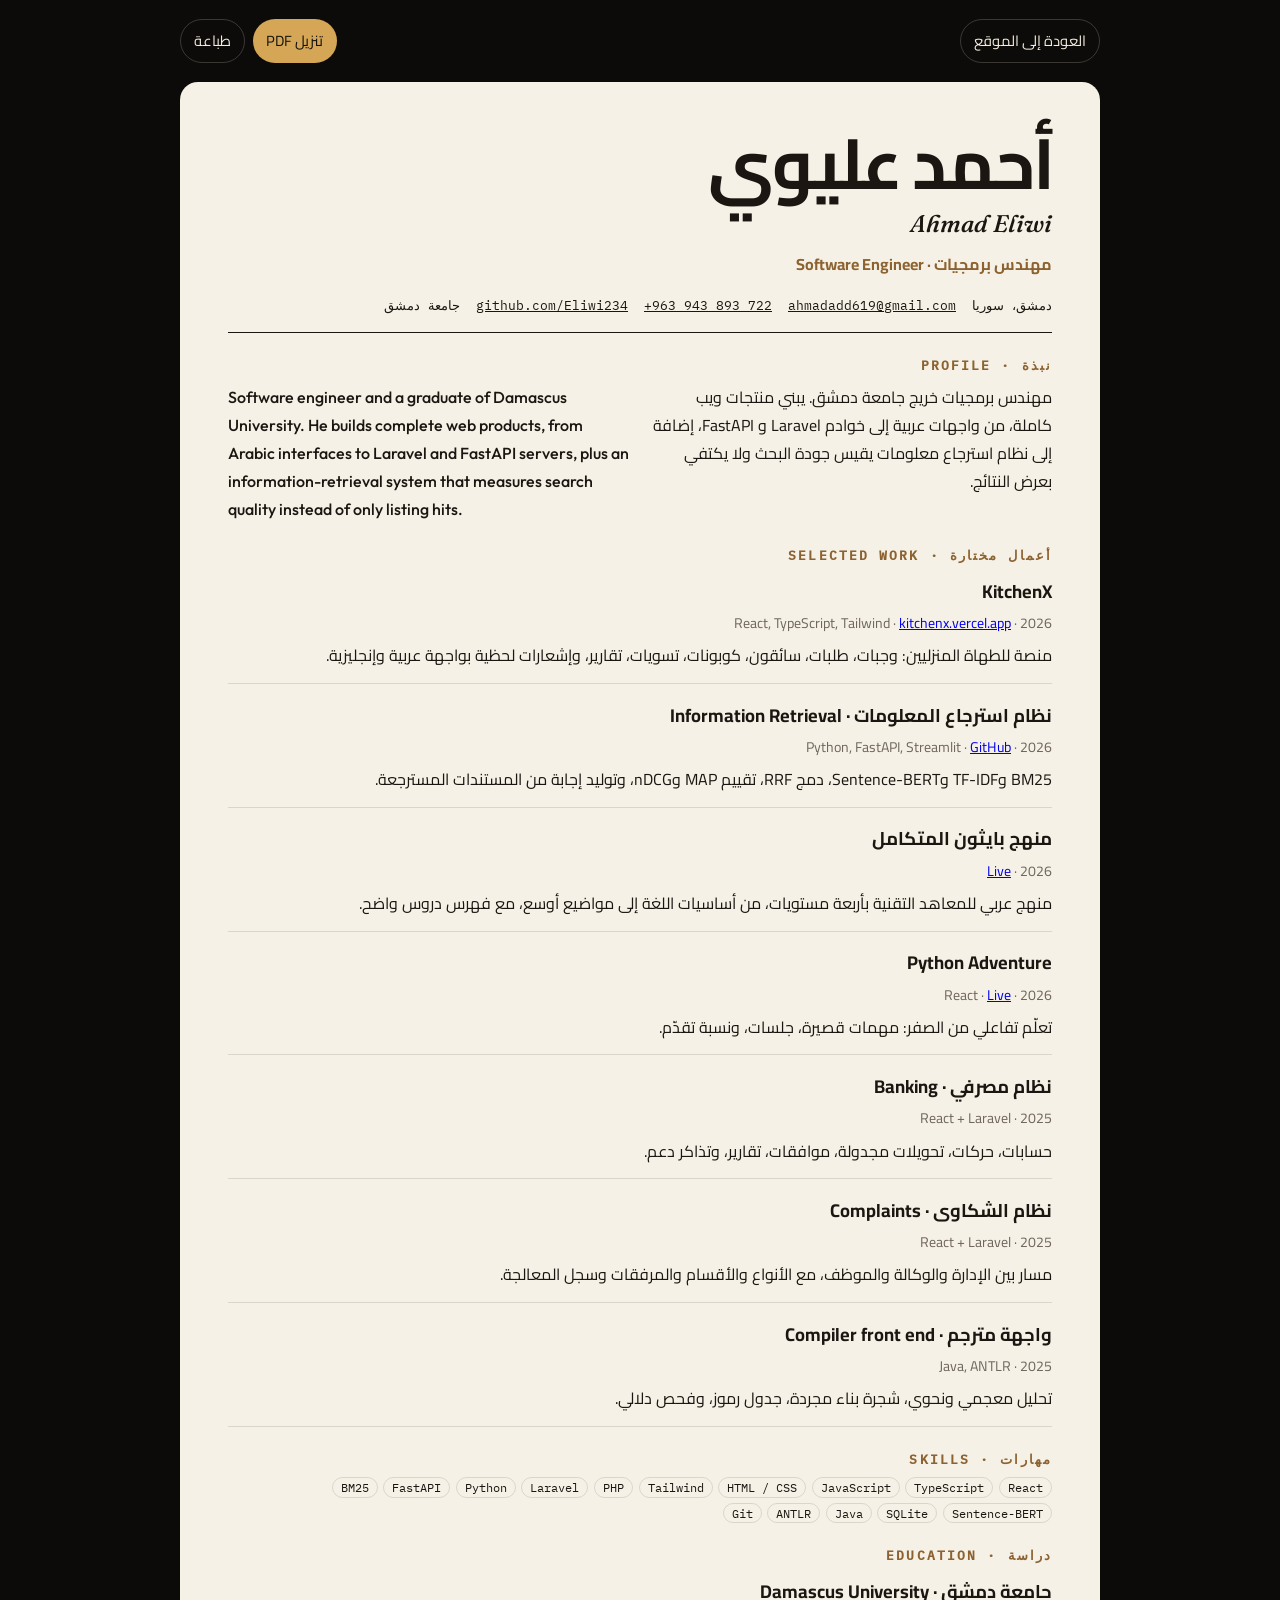
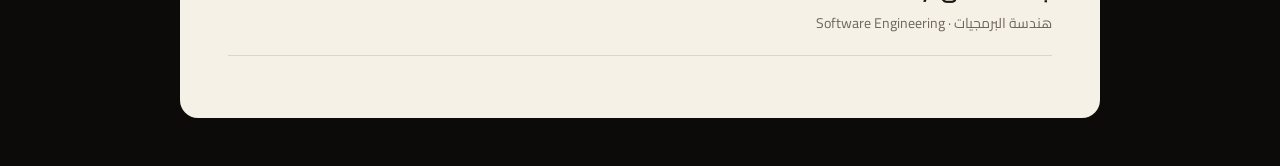
==== cv.html @ afd27d2e "Publish a bilingual portfolio with project writeups and a downloadable CV." ====
<!DOCTYPE html>
<html lang="ar" dir="rtl">
<head>
  <meta charset="UTF-8">
  <meta name="viewport" content="width=device-width, initial-scale=1">
  <title>السيرة الذاتية — أحمد عليوي</title>
  <link rel="icon" href="assets/favicon.svg" type="image/svg+xml">
  <link rel="stylesheet" href="css/fonts.css">
  <link rel="stylesheet" href="css/cv.css">
</head>
<body>
  <div class="top">
    <a href="index.html">العودة إلى الموقع</a>
    <div style="display:flex; gap:0.5rem; flex-wrap:wrap;">
      <a class="solid" href="assets/cv/Ahmad-Eliwi-CV.pdf" download>تنزيل PDF</a>
      <a href="#" onclick="window.print(); return false;">طباعة</a>
    </div>
  </div>

  <article class="sheet">
    <header class="who">
      <div>
        <h1>أحمد عليوي</h1>
        <p class="en-name">Ahmad Eliwi</p>
        <p class="role">مهندس برمجيات · Software Engineer</p>
      </div>
    </header>
    <ul class="contacts">
      <li>دمشق، سوريا</li>
      <li><a href="mailto:ahmadadd619@gmail.com">ahmadadd619@gmail.com</a></li>
      <li class="ltr"><a href="tel:+963943893722">+963 943 893 722</a></li>
      <li><a href="https://github.com/Eliwi234">github.com/Eliwi234</a></li>
      <li>جامعة دمشق</li>
    </ul>
    <div class="rule"></div>

    <h2>نبذة · Profile</h2>
    <div class="cols">
      <p>مهندس برمجيات خريج جامعة دمشق. يبني منتجات ويب كاملة، من واجهات عربية إلى خوادم Laravel و FastAPI، إضافة إلى نظام استرجاع معلومات يقيس جودة البحث ولا يكتفي بعرض النتائج.</p>
      <p class="en">Software engineer and a graduate of Damascus University. He builds complete web products, from Arabic interfaces to Laravel and FastAPI servers, plus an information-retrieval system that measures search quality instead of only listing hits.</p>
    </div>

    <h2>أعمال مختارة · Selected work</h2>

    <section class="item">
      <h3>KitchenX</h3>
      <p class="meta">2026 · React, TypeScript, Tailwind · <a href="https://kitchenx.vercel.app">kitchenx.vercel.app</a></p>
      <p>منصة للطهاة المنزليين: وجبات، طلبات، سائقون، كوبونات، تسويات، تقارير، وإشعارات لحظية بواجهة عربية وإنجليزية.</p>
    </section>

    <section class="item">
      <h3>نظام استرجاع المعلومات · Information Retrieval</h3>
      <p class="meta">2026 · Python, FastAPI, Streamlit · <a href="https://github.com/Eliwi234/IR_project">GitHub</a></p>
      <p>BM25 وTF-IDF وSentence-BERT، دمج RRF، تقييم MAP وnDCG، وتوليد إجابة من المستندات المسترجعة.</p>
    </section>

    <section class="item">
      <h3>منهج بايثون المتكامل</h3>
      <p class="meta">2026 · <a href="https://python-roadmap-zeta.vercel.app">Live</a></p>
      <p>منهج عربي للمعاهد التقنية بأربعة مستويات، من أساسيات اللغة إلى مواضيع أوسع، مع فهرس دروس واضح.</p>
    </section>

    <section class="item">
      <h3>Python Adventure</h3>
      <p class="meta">2026 · React · <a href="https://python1-course-mu.vercel.app">Live</a></p>
      <p>تعلّم تفاعلي من الصفر: مهمات قصيرة، جلسات، ونسبة تقدّم.</p>
    </section>

    <section class="item">
      <h3>نظام مصرفي · Banking</h3>
      <p class="meta">2025 · React + Laravel</p>
      <p>حسابات، حركات، تحويلات مجدولة، موافقات، تقارير، وتذاكر دعم.</p>
    </section>

    <section class="item">
      <h3>نظام الشكاوى · Complaints</h3>
      <p class="meta">2025 · React + Laravel</p>
      <p>مسار بين الإدارة والوكالة والموظف، مع الأنواع والأقسام والمرفقات وسجل المعالجة.</p>
    </section>

    <section class="item">
      <h3>واجهة مترجم · Compiler front end</h3>
      <p class="meta">2025 · Java, ANTLR</p>
      <p>تحليل معجمي ونحوي، شجرة بناء مجردة، جدول رموز، وفحص دلالي.</p>
    </section>

    <h2>مهارات · Skills</h2>
    <ul class="tags">
      <li>React</li><li>TypeScript</li><li>JavaScript</li><li>HTML / CSS</li>
      <li>Tailwind</li><li>PHP</li><li>Laravel</li><li>Python</li>
      <li>FastAPI</li><li>BM25</li><li>Sentence-BERT</li><li>SQLite</li>
      <li>Java</li><li>ANTLR</li><li>Git</li>
    </ul>

    <h2>دراسة · Education</h2>
    <section class="item">
      <h3>جامعة دمشق · Damascus University</h3>
      <p class="meta">هندسة البرمجيات · Software Engineering</p>
    </section>
  </article>
</body>
</html>
---- css/fonts.css ----
/* arabic */
@font-face {
  font-family: 'Cairo';
  font-style: normal;
  font-weight: 400;
  font-display: swap;
  src: url(../assets/fonts/SLXVc1nY6HkvangtZmpQdkhzfH5lkSscQyyS4J0.woff2) format('woff2');
  unicode-range: U+0600-06FF, U+0750-077F, U+0870-088E, U+0890-0891, U+0897-08E1, U+08E3-08FF, U+200C-200E, U+2010-2011, U+204F, U+2E41, U+FB50-FDFF, U+FE70-FE74, U+FE76-FEFC, U+102E0-102FB, U+10E60-10E7E, U+10EC2-10EC4, U+10EFC-10EFF, U+1EE00-1EE03, U+1EE05-1EE1F, U+1EE21-1EE22, U+1EE24, U+1EE27, U+1EE29-1EE32, U+1EE34-1EE37, U+1EE39, U+1EE3B, U+1EE42, U+1EE47, U+1EE49, U+1EE4B, U+1EE4D-1EE4F, U+1EE51-1EE52, U+1EE54, U+1EE57, U+1EE59, U+1EE5B, U+1EE5D, U+1EE5F, U+1EE61-1EE62, U+1EE64, U+1EE67-1EE6A, U+1EE6C-1EE72, U+1EE74-1EE77, U+1EE79-1EE7C, U+1EE7E, U+1EE80-1EE89, U+1EE8B-1EE9B, U+1EEA1-1EEA3, U+1EEA5-1EEA9, U+1EEAB-1EEBB, U+1EEF0-1EEF1;
}
/* latin-ext */
@font-face {
  font-family: 'Cairo';
  font-style: normal;
  font-weight: 400;
  font-display: swap;
  src: url(../assets/fonts/SLXVc1nY6HkvangtZmpQdkhzfH5lkSscSCyS4J0.woff2) format('woff2');
  unicode-range: U+0100-02BA, U+02BD-02C5, U+02C7-02CC, U+02CE-02D7, U+02DD-02FF, U+0304, U+0308, U+0329, U+1D00-1DBF, U+1E00-1E9F, U+1EF2-1EFF, U+2020, U+20A0-20AB, U+20AD-20C0, U+2113, U+2C60-2C7F, U+A720-A7FF;
}
/* latin */
@font-face {
  font-family: 'Cairo';
  font-style: normal;
  font-weight: 400;
  font-display: swap;
  src: url(../assets/fonts/SLXVc1nY6HkvangtZmpQdkhzfH5lkSscRiyS.woff2) format('woff2');
  unicode-range: U+0000-00FF, U+0131, U+0152-0153, U+02BB-02BC, U+02C6, U+02DA, U+02DC, U+0304, U+0308, U+0329, U+2000-206F, U+20AC, U+2122, U+2191, U+2193, U+2212, U+2215, U+FEFF, U+FFFD;
}
/* arabic */
@font-face {
  font-family: 'Cairo';
  font-style: normal;
  font-weight: 500;
  font-display: swap;
  src: url(../assets/fonts/SLXVc1nY6HkvangtZmpQdkhzfH5lkSscQyyS4J0.woff2) format('woff2');
  unicode-range: U+0600-06FF, U+0750-077F, U+0870-088E, U+0890-0891, U+0897-08E1, U+08E3-08FF, U+200C-200E, U+2010-2011, U+204F, U+2E41, U+FB50-FDFF, U+FE70-FE74, U+FE76-FEFC, U+102E0-102FB, U+10E60-10E7E, U+10EC2-10EC4, U+10EFC-10EFF, U+1EE00-1EE03, U+1EE05-1EE1F, U+1EE21-1EE22, U+1EE24, U+1EE27, U+1EE29-1EE32, U+1EE34-1EE37, U+1EE39, U+1EE3B, U+1EE42, U+1EE47, U+1EE49, U+1EE4B, U+1EE4D-1EE4F, U+1EE51-1EE52, U+1EE54, U+1EE57, U+1EE59, U+1EE5B, U+1EE5D, U+1EE5F, U+1EE61-1EE62, U+1EE64, U+1EE67-1EE6A, U+1EE6C-1EE72, U+1EE74-1EE77, U+1EE79-1EE7C, U+1EE7E, U+1EE80-1EE89, U+1EE8B-1EE9B, U+1EEA1-1EEA3, U+1EEA5-1EEA9, U+1EEAB-1EEBB, U+1EEF0-1EEF1;
}
/* latin-ext */
@font-face {
  font-family: 'Cairo';
  font-style: normal;
  font-weight: 500;
  font-display: swap;
  src: url(../assets/fonts/SLXVc1nY6HkvangtZmpQdkhzfH5lkSscSCyS4J0.woff2) format('woff2');
  unicode-range: U+0100-02BA, U+02BD-02C5, U+02C7-02CC, U+02CE-02D7, U+02DD-02FF, U+0304, U+0308, U+0329, U+1D00-1DBF, U+1E00-1E9F, U+1EF2-1EFF, U+2020, U+20A0-20AB, U+20AD-20C0, U+2113, U+2C60-2C7F, U+A720-A7FF;
}
/* latin */
@font-face {
  font-family: 'Cairo';
  font-style: normal;
  font-weight: 500;
  font-display: swap;
  src: url(../assets/fonts/SLXVc1nY6HkvangtZmpQdkhzfH5lkSscRiyS.woff2) format('woff2');
  unicode-range: U+0000-00FF, U+0131, U+0152-0153, U+02BB-02BC, U+02C6, U+02DA, U+02DC, U+0304, U+0308, U+0329, U+2000-206F, U+20AC, U+2122, U+2191, U+2193, U+2212, U+2215, U+FEFF, U+FFFD;
}
/* arabic */
@font-face {
  font-family: 'Cairo';
  font-style: normal;
  font-weight: 600;
  font-display: swap;
  src: url(../assets/fonts/SLXVc1nY6HkvangtZmpQdkhzfH5lkSscQyyS4J0.woff2) format('woff2');
  unicode-range: U+0600-06FF, U+0750-077F, U+0870-088E, U+0890-0891, U+0897-08E1, U+08E3-08FF, U+200C-200E, U+2010-2011, U+204F, U+2E41, U+FB50-FDFF, U+FE70-FE74, U+FE76-FEFC, U+102E0-102FB, U+10E60-10E7E, U+10EC2-10EC4, U+10EFC-10EFF, U+1EE00-1EE03, U+1EE05-1EE1F, U+1EE21-1EE22, U+1EE24, U+1EE27, U+1EE29-1EE32, U+1EE34-1EE37, U+1EE39, U+1EE3B, U+1EE42, U+1EE47, U+1EE49, U+1EE4B, U+1EE4D-1EE4F, U+1EE51-1EE52, U+1EE54, U+1EE57, U+1EE59, U+1EE5B, U+1EE5D, U+1EE5F, U+1EE61-1EE62, U+1EE64, U+1EE67-1EE6A, U+1EE6C-1EE72, U+1EE74-1EE77, U+1EE79-1EE7C, U+1EE7E, U+1EE80-1EE89, U+1EE8B-1EE9B, U+1EEA1-1EEA3, U+1EEA5-1EEA9, U+1EEAB-1EEBB, U+1EEF0-1EEF1;
}
/* latin-ext */
@font-face {
  font-family: 'Cairo';
  font-style: normal;
  font-weight: 600;
  font-display: swap;
  src: url(../assets/fonts/SLXVc1nY6HkvangtZmpQdkhzfH5lkSscSCyS4J0.woff2) format('woff2');
  unicode-range: U+0100-02BA, U+02BD-02C5, U+02C7-02CC, U+02CE-02D7, U+02DD-02FF, U+0304, U+0308, U+0329, U+1D00-1DBF, U+1E00-1E9F, U+1EF2-1EFF, U+2020, U+20A0-20AB, U+20AD-20C0, U+2113, U+2C60-2C7F, U+A720-A7FF;
}
/* latin */
@font-face {
  font-family: 'Cairo';
  font-style: normal;
  font-weight: 600;
  font-display: swap;
  src: url(../assets/fonts/SLXVc1nY6HkvangtZmpQdkhzfH5lkSscRiyS.woff2) format('woff2');
  unicode-range: U+0000-00FF, U+0131, U+0152-0153, U+02BB-02BC, U+02C6, U+02DA, U+02DC, U+0304, U+0308, U+0329, U+2000-206F, U+20AC, U+2122, U+2191, U+2193, U+2212, U+2215, U+FEFF, U+FFFD;
}
/* arabic */
@font-face {
  font-family: 'Cairo';
  font-style: normal;
  font-weight: 700;
  font-display: swap;
  src: url(../assets/fonts/SLXVc1nY6HkvangtZmpQdkhzfH5lkSscQyyS4J0.woff2) format('woff2');
  unicode-range: U+0600-06FF, U+0750-077F, U+0870-088E, U+0890-0891, U+0897-08E1, U+08E3-08FF, U+200C-200E, U+2010-2011, U+204F, U+2E41, U+FB50-FDFF, U+FE70-FE74, U+FE76-FEFC, U+102E0-102FB, U+10E60-10E7E, U+10EC2-10EC4, U+10EFC-10EFF, U+1EE00-1EE03, U+1EE05-1EE1F, U+1EE21-1EE22, U+1EE24, U+1EE27, U+1EE29-1EE32, U+1EE34-1EE37, U+1EE39, U+1EE3B, U+1EE42, U+1EE47, U+1EE49, U+1EE4B, U+1EE4D-1EE4F, U+1EE51-1EE52, U+1EE54, U+1EE57, U+1EE59, U+1EE5B, U+1EE5D, U+1EE5F, U+1EE61-1EE62, U+1EE64, U+1EE67-1EE6A, U+1EE6C-1EE72, U+1EE74-1EE77, U+1EE79-1EE7C, U+1EE7E, U+1EE80-1EE89, U+1EE8B-1EE9B, U+1EEA1-1EEA3, U+1EEA5-1EEA9, U+1EEAB-1EEBB, U+1EEF0-1EEF1;
}
/* latin-ext */
@font-face {
  font-family: 'Cairo';
  font-style: normal;
  font-weight: 700;
  font-display: swap;
  src: url(../assets/fonts/SLXVc1nY6HkvangtZmpQdkhzfH5lkSscSCyS4J0.woff2) format('woff2');
  unicode-range: U+0100-02BA, U+02BD-02C5, U+02C7-02CC, U+02CE-02D7, U+02DD-02FF, U+0304, U+0308, U+0329, U+1D00-1DBF, U+1E00-1E9F, U+1EF2-1EFF, U+2020, U+20A0-20AB, U+20AD-20C0, U+2113, U+2C60-2C7F, U+A720-A7FF;
}
/* latin */
@font-face {
  font-family: 'Cairo';
  font-style: normal;
  font-weight: 700;
  font-display: swap;
  src: url(../assets/fonts/SLXVc1nY6HkvangtZmpQdkhzfH5lkSscRiyS.woff2) format('woff2');
  unicode-range: U+0000-00FF, U+0131, U+0152-0153, U+02BB-02BC, U+02C6, U+02DA, U+02DC, U+0304, U+0308, U+0329, U+2000-206F, U+20AC, U+2122, U+2191, U+2193, U+2212, U+2215, U+FEFF, U+FFFD;
}
/* vietnamese */
@font-face {
  font-family: 'Fraunces';
  font-style: italic;
  font-weight: 520;
  font-display: swap;
  src: url(../assets/fonts/6NU58FyLNQOQZAnv9ZwNjucMHVn85Ni7emAe9lKqZTnbB-gzTK0K1ChjdfeQ_5Y.woff2) format('woff2');
  unicode-range: U+0102-0103, U+0110-0111, U+0128-0129, U+0168-0169, U+01A0-01A1, U+01AF-01B0, U+0300-0301, U+0303-0304, U+0308-0309, U+0323, U+0329, U+1EA0-1EF9, U+20AB;
}
/* latin-ext */
@font-face {
  font-family: 'Fraunces';
  font-style: italic;
  font-weight: 520;
  font-display: swap;
  src: url(../assets/fonts/6NU58FyLNQOQZAnv9ZwNjucMHVn85Ni7emAe9lKqZTnbB-gzTK0K1ChjdPeQ_5Y.woff2) format('woff2');
  unicode-range: U+0100-02BA, U+02BD-02C5, U+02C7-02CC, U+02CE-02D7, U+02DD-02FF, U+0304, U+0308, U+0329, U+1D00-1DBF, U+1E00-1E9F, U+1EF2-1EFF, U+2020, U+20A0-20AB, U+20AD-20C0, U+2113, U+2C60-2C7F, U+A720-A7FF;
}
/* latin */
@font-face {
  font-family: 'Fraunces';
  font-style: italic;
  font-weight: 520;
  font-display: swap;
  src: url(../assets/fonts/6NU58FyLNQOQZAnv9ZwNjucMHVn85Ni7emAe9lKqZTnbB-gzTK0K1ChjeveQ.woff2) format('woff2');
  unicode-range: U+0000-00FF, U+0131, U+0152-0153, U+02BB-02BC, U+02C6, U+02DA, U+02DC, U+0304, U+0308, U+0329, U+2000-206F, U+20AC, U+2122, U+2191, U+2193, U+2212, U+2215, U+FEFF, U+FFFD;
}
/* vietnamese */
@font-face {
  font-family: 'Fraunces';
  font-style: normal;
  font-weight: 560;
  font-display: swap;
  src: url(../assets/fonts/6NU78FyLNQOQZAnv9bYEvDiIdE9Ea92uemAk_WBq8U_9v0c2Wa0KxCBTeO-U.woff2) format('woff2');
  unicode-range: U+0102-0103, U+0110-0111, U+0128-0129, U+0168-0169, U+01A0-01A1, U+01AF-01B0, U+0300-0301, U+0303-0304, U+0308-0309, U+0323, U+0329, U+1EA0-1EF9, U+20AB;
}
/* latin-ext */
@font-face {
  font-family: 'Fraunces';
  font-style: normal;
  font-weight: 560;
  font-display: swap;
  src: url(../assets/fonts/6NU78FyLNQOQZAnv9bYEvDiIdE9Ea92uemAk_WBq8U_9v0c2Wa0KxCFTeO-U.woff2) format('woff2');
  unicode-range: U+0100-02BA, U+02BD-02C5, U+02C7-02CC, U+02CE-02D7, U+02DD-02FF, U+0304, U+0308, U+0329, U+1D00-1DBF, U+1E00-1E9F, U+1EF2-1EFF, U+2020, U+20A0-20AB, U+20AD-20C0, U+2113, U+2C60-2C7F, U+A720-A7FF;
}
/* latin */
@font-face {
  font-family: 'Fraunces';
  font-style: normal;
  font-weight: 560;
  font-display: swap;
  src: url(../assets/fonts/6NU78FyLNQOQZAnv9bYEvDiIdE9Ea92uemAk_WBq8U_9v0c2Wa0KxC9TeA.woff2) format('woff2');
  unicode-range: U+0000-00FF, U+0131, U+0152-0153, U+02BB-02BC, U+02C6, U+02DA, U+02DC, U+0304, U+0308, U+0329, U+2000-206F, U+20AC, U+2122, U+2191, U+2193, U+2212, U+2215, U+FEFF, U+FFFD;
}
/* vietnamese */
@font-face {
  font-family: 'Fraunces';
  font-style: normal;
  font-weight: 640;
  font-display: swap;
  src: url(../assets/fonts/6NU78FyLNQOQZAnv9bYEvDiIdE9Ea92uemAk_WBq8U_9v0c2Wa0KxCBTeO-U.woff2) format('woff2');
  unicode-range: U+0102-0103, U+0110-0111, U+0128-0129, U+0168-0169, U+01A0-01A1, U+01AF-01B0, U+0300-0301, U+0303-0304, U+0308-0309, U+0323, U+0329, U+1EA0-1EF9, U+20AB;
}
/* latin-ext */
@font-face {
  font-family: 'Fraunces';
  font-style: normal;
  font-weight: 640;
  font-display: swap;
  src: url(../assets/fonts/6NU78FyLNQOQZAnv9bYEvDiIdE9Ea92uemAk_WBq8U_9v0c2Wa0KxCFTeO-U.woff2) format('woff2');
  unicode-range: U+0100-02BA, U+02BD-02C5, U+02C7-02CC, U+02CE-02D7, U+02DD-02FF, U+0304, U+0308, U+0329, U+1D00-1DBF, U+1E00-1E9F, U+1EF2-1EFF, U+2020, U+20A0-20AB, U+20AD-20C0, U+2113, U+2C60-2C7F, U+A720-A7FF;
}
/* latin */
@font-face {
  font-family: 'Fraunces';
  font-style: normal;
  font-weight: 640;
  font-display: swap;
  src: url(../assets/fonts/6NU78FyLNQOQZAnv9bYEvDiIdE9Ea92uemAk_WBq8U_9v0c2Wa0KxC9TeA.woff2) format('woff2');
  unicode-range: U+0000-00FF, U+0131, U+0152-0153, U+02BB-02BC, U+02C6, U+02DA, U+02DC, U+0304, U+0308, U+0329, U+2000-206F, U+20AC, U+2122, U+2191, U+2193, U+2212, U+2215, U+FEFF, U+FFFD;
}
/* cyrillic-ext */
@font-face {
  font-family: 'IBM Plex Mono';
  font-style: normal;
  font-weight: 400;
  font-display: swap;
  src: url(../assets/fonts/-F63fjptAgt5VM-kVkqdyU8n1iIq129k.woff2) format('woff2');
  unicode-range: U+0460-052F, U+1C80-1C8A, U+20B4, U+2DE0-2DFF, U+A640-A69F, U+FE2E-FE2F;
}
/* cyrillic */
@font-face {
  font-family: 'IBM Plex Mono';
  font-style: normal;
  font-weight: 400;
  font-display: swap;
  src: url(../assets/fonts/-F63fjptAgt5VM-kVkqdyU8n1isq129k.woff2) format('woff2');
  unicode-range: U+0301, U+0400-045F, U+0490-0491, U+04B0-04B1, U+2116;
}
/* vietnamese */
@font-face {
  font-family: 'IBM Plex Mono';
  font-style: normal;
  font-weight: 400;
  font-display: swap;
  src: url(../assets/fonts/-F63fjptAgt5VM-kVkqdyU8n1iAq129k.woff2) format('woff2');
  unicode-range: U+0102-0103, U+0110-0111, U+0128-0129, U+0168-0169, U+01A0-01A1, U+01AF-01B0, U+0300-0301, U+0303-0304, U+0308-0309, U+0323, U+0329, U+1EA0-1EF9, U+20AB;
}
/* latin-ext */
@font-face {
  font-family: 'IBM Plex Mono';
  font-style: normal;
  font-weight: 400;
  font-display: swap;
  src: url(../assets/fonts/-F63fjptAgt5VM-kVkqdyU8n1iEq129k.woff2) format('woff2');
  unicode-range: U+0100-02BA, U+02BD-02C5, U+02C7-02CC, U+02CE-02D7, U+02DD-02FF, U+0304, U+0308, U+0329, U+1D00-1DBF, U+1E00-1E9F, U+1EF2-1EFF, U+2020, U+20A0-20AB, U+20AD-20C0, U+2113, U+2C60-2C7F, U+A720-A7FF;
}
/* latin */
@font-face {
  font-family: 'IBM Plex Mono';
  font-style: normal;
  font-weight: 400;
  font-display: swap;
  src: url(../assets/fonts/-F63fjptAgt5VM-kVkqdyU8n1i8q1w.woff2) format('woff2');
  unicode-range: U+0000-00FF, U+0131, U+0152-0153, U+02BB-02BC, U+02C6, U+02DA, U+02DC, U+0304, U+0308, U+0329, U+2000-206F, U+20AC, U+2122, U+2191, U+2193, U+2212, U+2215, U+FEFF, U+FFFD;
}
/* cyrillic-ext */
@font-face {
  font-family: 'IBM Plex Mono';
  font-style: normal;
  font-weight: 500;
  font-display: swap;
  src: url(../assets/fonts/-F6qfjptAgt5VM-kVkqdyU8n3twJwl1FgtIU.woff2) format('woff2');
  unicode-range: U+0460-052F, U+1C80-1C8A, U+20B4, U+2DE0-2DFF, U+A640-A69F, U+FE2E-FE2F;
}
/* cyrillic */
@font-face {
  font-family: 'IBM Plex Mono';
  font-style: normal;
  font-weight: 500;
  font-display: swap;
  src: url(../assets/fonts/-F6qfjptAgt5VM-kVkqdyU8n3twJwlRFgtIU.woff2) format('woff2');
  unicode-range: U+0301, U+0400-045F, U+0490-0491, U+04B0-04B1, U+2116;
}
/* vietnamese */
@font-face {
  font-family: 'IBM Plex Mono';
  font-style: normal;
  font-weight: 500;
  font-display: swap;
  src: url(../assets/fonts/-F6qfjptAgt5VM-kVkqdyU8n3twJwl9FgtIU.woff2) format('woff2');
  unicode-range: U+0102-0103, U+0110-0111, U+0128-0129, U+0168-0169, U+01A0-01A1, U+01AF-01B0, U+0300-0301, U+0303-0304, U+0308-0309, U+0323, U+0329, U+1EA0-1EF9, U+20AB;
}
/* latin-ext */
@font-face {
  font-family: 'IBM Plex Mono';
  font-style: normal;
  font-weight: 500;
  font-display: swap;
  src: url(../assets/fonts/-F6qfjptAgt5VM-kVkqdyU8n3twJwl5FgtIU.woff2) format('woff2');
  unicode-range: U+0100-02BA, U+02BD-02C5, U+02C7-02CC, U+02CE-02D7, U+02DD-02FF, U+0304, U+0308, U+0329, U+1D00-1DBF, U+1E00-1E9F, U+1EF2-1EFF, U+2020, U+20A0-20AB, U+20AD-20C0, U+2113, U+2C60-2C7F, U+A720-A7FF;
}
/* latin */
@font-face {
  font-family: 'IBM Plex Mono';
  font-style: normal;
  font-weight: 500;
  font-display: swap;
  src: url(../assets/fonts/-F6qfjptAgt5VM-kVkqdyU8n3twJwlBFgg.woff2) format('woff2');
  unicode-range: U+0000-00FF, U+0131, U+0152-0153, U+02BB-02BC, U+02C6, U+02DA, U+02DC, U+0304, U+0308, U+0329, U+2000-206F, U+20AC, U+2122, U+2191, U+2193, U+2212, U+2215, U+FEFF, U+FFFD;
}
/* latin-ext */
@font-face {
  font-family: 'Outfit';
  font-style: normal;
  font-weight: 380;
  font-display: swap;
  src: url(../assets/fonts/QGYvz_MVcBeNP4NJuktqQ4E.woff2) format('woff2');
  unicode-range: U+0100-02BA, U+02BD-02C5, U+02C7-02CC, U+02CE-02D7, U+02DD-02FF, U+0304, U+0308, U+0329, U+1D00-1DBF, U+1E00-1E9F, U+1EF2-1EFF, U+2020, U+20A0-20AB, U+20AD-20C0, U+2113, U+2C60-2C7F, U+A720-A7FF;
}
/* latin */
@font-face {
  font-family: 'Outfit';
  font-style: normal;
  font-weight: 380;
  font-display: swap;
  src: url(../assets/fonts/QGYvz_MVcBeNP4NJtEtq.woff2) format('woff2');
  unicode-range: U+0000-00FF, U+0131, U+0152-0153, U+02BB-02BC, U+02C6, U+02DA, U+02DC, U+0304, U+0308, U+0329, U+2000-206F, U+20AC, U+2122, U+2191, U+2193, U+2212, U+2215, U+FEFF, U+FFFD;
}
/* latin-ext */
@font-face {
  font-family: 'Outfit';
  font-style: normal;
  font-weight: 500;
  font-display: swap;
  src: url(../assets/fonts/QGYvz_MVcBeNP4NJuktqQ4E.woff2) format('woff2');
  unicode-range: U+0100-02BA, U+02BD-02C5, U+02C7-02CC, U+02CE-02D7, U+02DD-02FF, U+0304, U+0308, U+0329, U+1D00-1DBF, U+1E00-1E9F, U+1EF2-1EFF, U+2020, U+20A0-20AB, U+20AD-20C0, U+2113, U+2C60-2C7F, U+A720-A7FF;
}
/* latin */
@font-face {
  font-family: 'Outfit';
  font-style: normal;
  font-weight: 500;
  font-display: swap;
  src: url(../assets/fonts/QGYvz_MVcBeNP4NJtEtq.woff2) format('woff2');
  unicode-range: U+0000-00FF, U+0131, U+0152-0153, U+02BB-02BC, U+02C6, U+02DA, U+02DC, U+0304, U+0308, U+0329, U+2000-206F, U+20AC, U+2122, U+2191, U+2193, U+2212, U+2215, U+FEFF, U+FFFD;
}
/* latin-ext */
@font-face {
  font-family: 'Outfit';
  font-style: normal;
  font-weight: 600;
  font-display: swap;
  src: url(../assets/fonts/QGYvz_MVcBeNP4NJuktqQ4E.woff2) format('woff2');
  unicode-range: U+0100-02BA, U+02BD-02C5, U+02C7-02CC, U+02CE-02D7, U+02DD-02FF, U+0304, U+0308, U+0329, U+1D00-1DBF, U+1E00-1E9F, U+1EF2-1EFF, U+2020, U+20A0-20AB, U+20AD-20C0, U+2113, U+2C60-2C7F, U+A720-A7FF;
}
/* latin */
@font-face {
  font-family: 'Outfit';
  font-style: normal;
  font-weight: 600;
  font-display: swap;
  src: url(../assets/fonts/QGYvz_MVcBeNP4NJtEtq.woff2) format('woff2');
  unicode-range: U+0000-00FF, U+0131, U+0152-0153, U+02BB-02BC, U+02C6, U+02DA, U+02DC, U+0304, U+0308, U+0329, U+2000-206F, U+20AC, U+2122, U+2191, U+2193, U+2212, U+2215, U+FEFF, U+FFFD;
}
---- css/cv.css ----
:root {
  --bg: #0c0b09;
  --paper: #f6f1e7;
  --ink: #1b1611;
  --muted: #6f675c;
  --brass: #8c6230;
  --line: rgba(27, 22, 17, 0.12);
  --serif: "Fraunces", Palatino, Georgia, serif;
  --ar: "Cairo", "Segoe UI", Tahoma, sans-serif;
  --sans: "Outfit", "Segoe UI", sans-serif;
  --mono: "IBM Plex Mono", Consolas, monospace;
}
* { box-sizing: border-box; }
body {
  margin: 0;
  background: var(--bg);
  color: var(--ink);
  font-family: var(--ar);
}
.top {
  width: min(920px, calc(100% - 2rem));
  margin: 0 auto;
  padding: 1.2rem 0;
  display: flex;
  justify-content: space-between;
  gap: 1rem;
  align-items: center;
  color: #f3ecdf;
}
.top a {
  color: #f3ecdf;
  text-decoration: none;
  border: 1px solid rgba(243, 236, 223, 0.2);
  border-radius: 999px;
  padding: 0.45rem 0.8rem;
  font-size: 0.92rem;
}
.top a.solid { background: #d4a656; color: #16130e; border-color: transparent; }
.sheet {
  width: min(920px, calc(100% - 2rem));
  margin: 0 auto 3rem;
  background: var(--paper);
  padding: clamp(1.4rem, 4vw, 3rem);
  border-radius: 18px;
}
header.who { display: flex; justify-content: space-between; gap: 1.5rem; align-items: end; }
h1 {
  margin: 0;
  font-size: clamp(2.6rem, 6vw, 4.4rem);
  line-height: 0.95;
  letter-spacing: -0.04em;
}
.en-name {
  margin: 0.4rem 0 0;
  font-family: var(--serif);
  font-style: italic;
  font-size: 1.5rem;
}
.role { margin: 0.3rem 0 0; color: var(--brass); font-weight: 700; }
.contacts {
  margin: 1.2rem 0 0;
  padding: 0;
  list-style: none;
  display: flex;
  flex-wrap: wrap;
  gap: 0.45rem 1rem;
  font-family: var(--mono);
  font-size: 0.82rem;
}
.contacts a { color: inherit; }
.rule { height: 1px; background: var(--ink); margin: 1.1rem 0 1.3rem; }
h2 {
  margin: 1.5rem 0 0.6rem;
  font-size: 0.82rem;
  letter-spacing: 0.16em;
  text-transform: uppercase;
  font-family: var(--mono);
  color: var(--brass);
}
.cols { display: grid; grid-template-columns: 1fr 1fr; gap: 1.2rem; }
p { margin: 0; line-height: 1.75; }
.en { font-family: var(--sans); direction: ltr; text-align: start; }
.contacts a, .contacts .ltr { direction: ltr; unicode-bidi: isolate; display: inline-block; }
.item { padding-bottom: 0.85rem; margin-bottom: 0.85rem; border-bottom: 1px solid var(--line); }
.item h3 { margin: 0; font-size: 1.15rem; }
.meta { margin: 0.15rem 0 0.35rem; color: var(--muted); font-size: 0.88rem; }
.item ul { margin: 0; padding-inline-start: 1.1rem; }
.item li { margin-block: 0.15rem; }
.tags { display: flex; flex-wrap: wrap; gap: 0.35rem; list-style: none; padding: 0; margin: 0.5rem 0 0; }
.tags li {
  border: 1px solid var(--line);
  border-radius: 999px;
  padding: 0.1rem 0.5rem;
  font-family: var(--mono);
  font-size: 0.72rem;
}
@media (max-width: 760px) {
  .cols, header.who { grid-template-columns: 1fr; display: grid; }
}
@media print {
  body { background: white; }
  .top { display: none; }
  .sheet { width: auto; margin: 0; border-radius: 0; padding: 0; }
  a { text-decoration: none; }
}
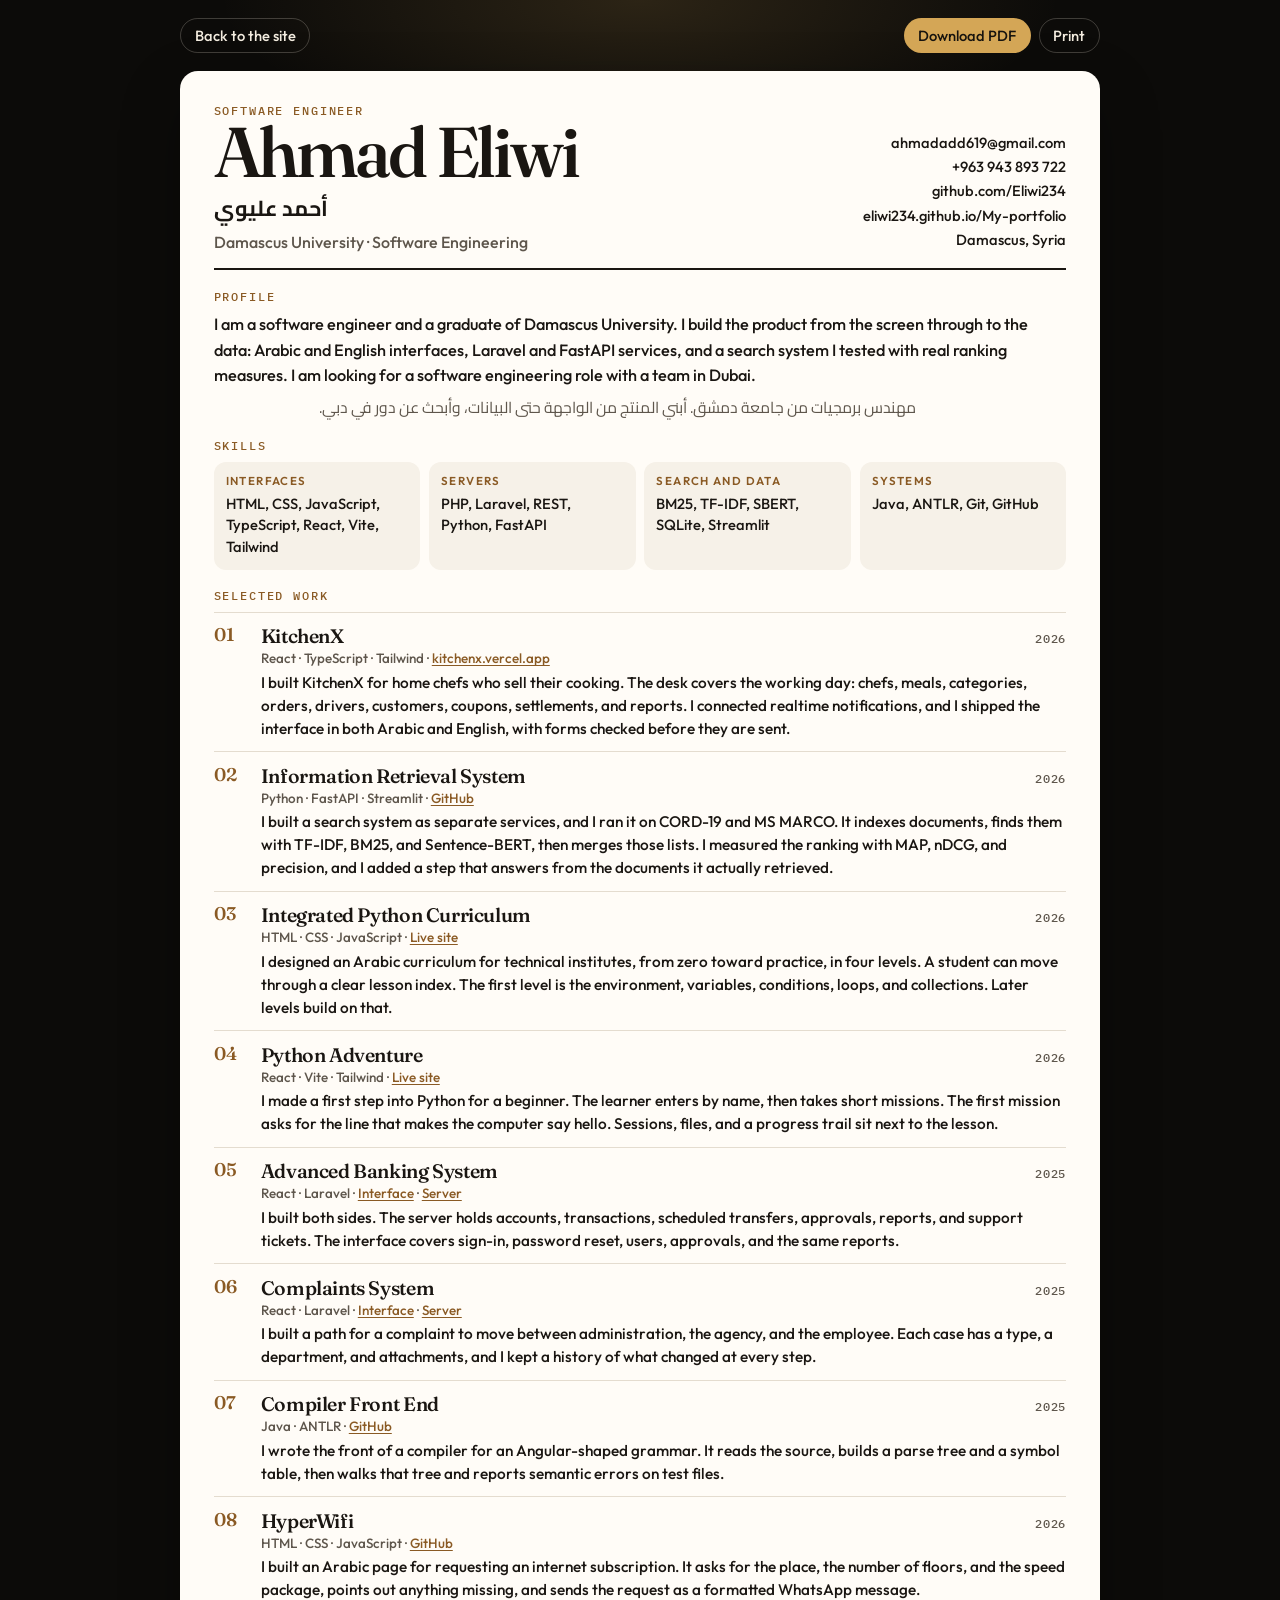
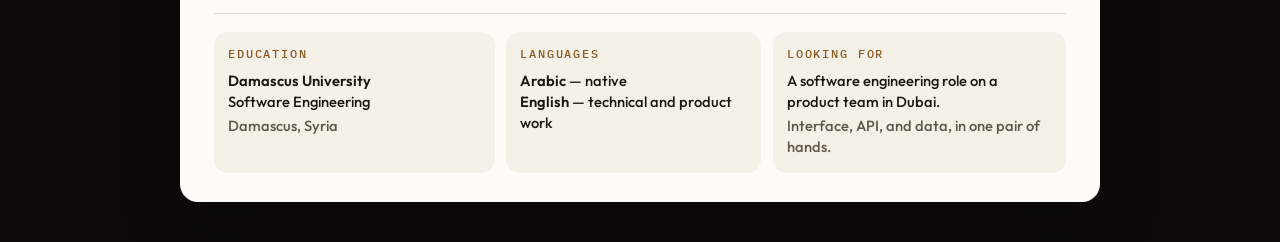
==== commit 2c7b473b: "Replace the CV with a clearer first-person version for Dubai applications." ====
--- a/cv.html
+++ b/cv.html
@@ -1,101 +1,160 @@
 <!DOCTYPE html>
-<html lang="ar" dir="rtl">
+<html lang="en" dir="ltr">
 <head>
   <meta charset="UTF-8">
   <meta name="viewport" content="width=device-width, initial-scale=1">
-  <title>السيرة الذاتية — أحمد عليوي</title>
+  <title>Ahmad Eliwi — CV</title>
   <link rel="icon" href="assets/favicon.svg" type="image/svg+xml">
   <link rel="stylesheet" href="css/fonts.css">
   <link rel="stylesheet" href="css/cv.css">
 </head>
 <body>
   <div class="top">
-    <a href="index.html">العودة إلى الموقع</a>
-    <div style="display:flex; gap:0.5rem; flex-wrap:wrap;">
-      <a class="solid" href="assets/cv/Ahmad-Eliwi-CV.pdf" download>تنزيل PDF</a>
-      <a href="#" onclick="window.print(); return false;">طباعة</a>
+    <a href="index.html">Back to the site</a>
+    <div class="top-actions">
+      <a class="solid" href="assets/cv/Ahmad-Eliwi-CV.pdf" download>Download PDF</a>
+      <a href="#" onclick="window.print(); return false;">Print</a>
     </div>
   </div>
 
   <article class="sheet">
-    <header class="who">
+    <header class="head">
       <div>
-        <h1>أحمد عليوي</h1>
-        <p class="en-name">Ahmad Eliwi</p>
-        <p class="role">مهندس برمجيات · Software Engineer</p>
+        <p class="kicker">Software Engineer</p>
+        <h1>Ahmad Eliwi</h1>
+        <p class="ar-name" dir="rtl">أحمد عليوي</p>
+        <p class="degree">Damascus University · Software Engineering</p>
       </div>
+      <ul class="contact">
+        <li><a href="mailto:ahmadadd619@gmail.com">ahmadadd619@gmail.com</a></li>
+        <li><a href="tel:+963943893722">+963 943 893 722</a></li>
+        <li><a href="https://github.com/Eliwi234">github.com/Eliwi234</a></li>
+        <li><a href="https://eliwi234.github.io/My-portfolio/">eliwi234.github.io/My-portfolio</a></li>
+        <li>Damascus, Syria</li>
+      </ul>
     </header>
-    <ul class="contacts">
-      <li>دمشق، سوريا</li>
-      <li><a href="mailto:ahmadadd619@gmail.com">ahmadadd619@gmail.com</a></li>
-      <li class="ltr"><a href="tel:+963943893722">+963 943 893 722</a></li>
-      <li><a href="https://github.com/Eliwi234">github.com/Eliwi234</a></li>
-      <li>جامعة دمشق</li>
-    </ul>
-    <div class="rule"></div>
 
-    <h2>نبذة · Profile</h2>
-    <div class="cols">
-      <p>مهندس برمجيات خريج جامعة دمشق. يبني منتجات ويب كاملة، من واجهات عربية إلى خوادم Laravel و FastAPI، إضافة إلى نظام استرجاع معلومات يقيس جودة البحث ولا يكتفي بعرض النتائج.</p>
-      <p class="en">Software engineer and a graduate of Damascus University. He builds complete web products, from Arabic interfaces to Laravel and FastAPI servers, plus an information-retrieval system that measures search quality instead of only listing hits.</p>
-    </div>
-
-    <h2>أعمال مختارة · Selected work</h2>
-
-    <section class="item">
-      <h3>KitchenX</h3>
-      <p class="meta">2026 · React, TypeScript, Tailwind · <a href="https://kitchenx.vercel.app">kitchenx.vercel.app</a></p>
-      <p>منصة للطهاة المنزليين: وجبات، طلبات، سائقون، كوبونات، تسويات، تقارير، وإشعارات لحظية بواجهة عربية وإنجليزية.</p>
+    <section class="profile">
+      <h2>Profile</h2>
+      <p>I am a software engineer and a graduate of Damascus University. I build the product from the screen through to the data: Arabic and English interfaces, Laravel and FastAPI services, and a search system I tested with real ranking measures. I am looking for a software engineering role with a team in Dubai.</p>
+      <p class="ar-line" dir="rtl">مهندس برمجيات من جامعة دمشق. أبني المنتج من الواجهة حتى البيانات، وأبحث عن دور في دبي.</p>
     </section>
 
-    <section class="item">
-      <h3>نظام استرجاع المعلومات · Information Retrieval</h3>
-      <p class="meta">2026 · Python, FastAPI, Streamlit · <a href="https://github.com/Eliwi234/IR_project">GitHub</a></p>
-      <p>BM25 وTF-IDF وSentence-BERT، دمج RRF، تقييم MAP وnDCG، وتوليد إجابة من المستندات المسترجعة.</p>
+    <section>
+      <h2>Skills</h2>
+      <div class="skills">
+        <article>
+          <h3>Interfaces</h3>
+          <p>HTML, CSS, JavaScript, TypeScript, React, Vite, Tailwind</p>
+        </article>
+        <article>
+          <h3>Servers</h3>
+          <p>PHP, Laravel, REST, Python, FastAPI</p>
+        </article>
+        <article>
+          <h3>Search and data</h3>
+          <p>BM25, TF-IDF, SBERT, SQLite, Streamlit</p>
+        </article>
+        <article>
+          <h3>Systems</h3>
+          <p>Java, ANTLR, Git, GitHub</p>
+        </article>
+      </div>
     </section>
 
-    <section class="item">
-      <h3>منهج بايثون المتكامل</h3>
-      <p class="meta">2026 · <a href="https://python-roadmap-zeta.vercel.app">Live</a></p>
-      <p>منهج عربي للمعاهد التقنية بأربعة مستويات، من أساسيات اللغة إلى مواضيع أوسع، مع فهرس دروس واضح.</p>
+    <section class="work">
+      <h2>Selected work</h2>
+
+      <article class="project">
+        <span class="num">01</span>
+        <div>
+          <h3>KitchenX <span>2026</span></h3>
+          <p class="meta">React · TypeScript · Tailwind · <a href="https://kitchenx.vercel.app">kitchenx.vercel.app</a></p>
+          <p>I built KitchenX for home chefs who sell their cooking. The desk covers the working day: chefs, meals, categories, orders, drivers, customers, coupons, settlements, and reports. I connected realtime notifications, and I shipped the interface in both Arabic and English, with forms checked before they are sent.</p>
+        </div>
+      </article>
+
+      <article class="project">
+        <span class="num">02</span>
+        <div>
+          <h3>Information Retrieval System <span>2026</span></h3>
+          <p class="meta">Python · FastAPI · Streamlit · <a href="https://github.com/Eliwi234/IR_project">GitHub</a></p>
+          <p>I built a search system as separate services, and I ran it on CORD-19 and MS MARCO. It indexes documents, finds them with TF-IDF, BM25, and Sentence-BERT, then merges those lists. I measured the ranking with MAP, nDCG, and precision, and I added a step that answers from the documents it actually retrieved.</p>
+        </div>
+      </article>
+
+      <article class="project">
+        <span class="num">03</span>
+        <div>
+          <h3>Integrated Python Curriculum <span>2026</span></h3>
+          <p class="meta">HTML · CSS · JavaScript · <a href="https://python-roadmap-zeta.vercel.app">Live site</a></p>
+          <p>I designed an Arabic curriculum for technical institutes, from zero toward practice, in four levels. A student can move through a clear lesson index. The first level is the environment, variables, conditions, loops, and collections. Later levels build on that.</p>
+        </div>
+      </article>
+
+      <article class="project">
+        <span class="num">04</span>
+        <div>
+          <h3>Python Adventure <span>2026</span></h3>
+          <p class="meta">React · Vite · Tailwind · <a href="https://python1-course-mu.vercel.app">Live site</a></p>
+          <p>I made a first step into Python for a beginner. The learner enters by name, then takes short missions. The first mission asks for the line that makes the computer say hello. Sessions, files, and a progress trail sit next to the lesson.</p>
+        </div>
+      </article>
+
+      <article class="project">
+        <span class="num">05</span>
+        <div>
+          <h3>Advanced Banking System <span>2025</span></h3>
+          <p class="meta">React · Laravel · <a href="https://github.com/Eliwi234/Advanced-Bancking-System">Interface</a> · <a href="https://github.com/Eliwi234/Advanced-Bancking-System-Backend">Server</a></p>
+          <p>I built both sides. The server holds accounts, transactions, scheduled transfers, approvals, reports, and support tickets. The interface covers sign-in, password reset, users, approvals, and the same reports.</p>
+        </div>
+      </article>
+
+      <article class="project">
+        <span class="num">06</span>
+        <div>
+          <h3>Complaints System <span>2025</span></h3>
+          <p class="meta">React · Laravel · <a href="https://github.com/Eliwi234/Compalint-System">Interface</a> · <a href="https://github.com/Eliwi234/Compalint-System-backend">Server</a></p>
+          <p>I built a path for a complaint to move between administration, the agency, and the employee. Each case has a type, a department, and attachments, and I kept a history of what changed at every step.</p>
+        </div>
+      </article>
+
+      <article class="project">
+        <span class="num">07</span>
+        <div>
+          <h3>Compiler Front End <span>2025</span></h3>
+          <p class="meta">Java · ANTLR · <a href="https://github.com/Eliwi234/ProjectCompiler2">GitHub</a></p>
+          <p>I wrote the front of a compiler for an Angular-shaped grammar. It reads the source, builds a parse tree and a symbol table, then walks that tree and reports semantic errors on test files.</p>
+        </div>
+      </article>
+
+      <article class="project">
+        <span class="num">08</span>
+        <div>
+          <h3>HyperWifi <span>2026</span></h3>
+          <p class="meta">HTML · CSS · JavaScript · <a href="https://github.com/Eliwi234/HyperWifi">GitHub</a></p>
+          <p>I built an Arabic page for requesting an internet subscription. It asks for the place, the number of floors, and the speed package, points out anything missing, and sends the request as a formatted WhatsApp message.</p>
+        </div>
+      </article>
     </section>
 
-    <section class="item">
-      <h3>Python Adventure</h3>
-      <p class="meta">2026 · React · <a href="https://python1-course-mu.vercel.app">Live</a></p>
-      <p>تعلّم تفاعلي من الصفر: مهمات قصيرة، جلسات، ونسبة تقدّم.</p>
-    </section>
-
-    <section class="item">
-      <h3>نظام مصرفي · Banking</h3>
-      <p class="meta">2025 · React + Laravel</p>
-      <p>حسابات، حركات، تحويلات مجدولة، موافقات، تقارير، وتذاكر دعم.</p>
-    </section>
-
-    <section class="item">
-      <h3>نظام الشكاوى · Complaints</h3>
-      <p class="meta">2025 · React + Laravel</p>
-      <p>مسار بين الإدارة والوكالة والموظف، مع الأنواع والأقسام والمرفقات وسجل المعالجة.</p>
-    </section>
-
-    <section class="item">
-      <h3>واجهة مترجم · Compiler front end</h3>
-      <p class="meta">2025 · Java, ANTLR</p>
-      <p>تحليل معجمي ونحوي، شجرة بناء مجردة، جدول رموز، وفحص دلالي.</p>
-    </section>
-
-    <h2>مهارات · Skills</h2>
-    <ul class="tags">
-      <li>React</li><li>TypeScript</li><li>JavaScript</li><li>HTML / CSS</li>
-      <li>Tailwind</li><li>PHP</li><li>Laravel</li><li>Python</li>
-      <li>FastAPI</li><li>BM25</li><li>Sentence-BERT</li><li>SQLite</li>
-      <li>Java</li><li>ANTLR</li><li>Git</li>
-    </ul>
-
-    <h2>دراسة · Education</h2>
-    <section class="item">
-      <h3>جامعة دمشق · Damascus University</h3>
-      <p class="meta">هندسة البرمجيات · Software Engineering</p>
+    <section class="facts">
+      <article>
+        <h2>Education</h2>
+        <p class="strong">Damascus University</p>
+        <p>Software Engineering</p>
+        <p class="muted">Damascus, Syria</p>
+      </article>
+      <article>
+        <h2>Languages</h2>
+        <p><b>Arabic</b> — native</p>
+        <p><b>English</b> — technical and product work</p>
+      </article>
+      <article>
+        <h2>Looking for</h2>
+        <p>A software engineering role on a product team in Dubai.</p>
+        <p class="muted">Interface, API, and data, in one pair of hands.</p>
+      </article>
     </section>
   </article>
 </body>
--- a/css/cv.css
+++ b/css/cv.css
@@ -1,105 +1,220 @@
 :root {
   --bg: #0c0b09;
-  --paper: #f6f1e7;
-  --ink: #1b1611;
-  --muted: #6f675c;
-  --brass: #8c6230;
-  --line: rgba(27, 22, 17, 0.12);
+  --paper: #fffcf7;
+  --ink: #1a1612;
+  --muted: #5e564c;
+  --brass: #8a5a24;
+  --line: #e4dccf;
+  --panel: #f6f1e8;
   --serif: "Fraunces", Palatino, Georgia, serif;
+  --sans: "Outfit", "Segoe UI", sans-serif;
   --ar: "Cairo", "Segoe UI", Tahoma, sans-serif;
-  --sans: "Outfit", "Segoe UI", sans-serif;
-  --mono: "IBM Plex Mono", Consolas, monospace;
-}
+  --mono: "IBM Plex Mono", Consolas, ui-monospace, monospace;
+}
+
 * { box-sizing: border-box; }
 body {
   margin: 0;
-  background: var(--bg);
+  background:
+    radial-gradient(700px 240px at 50% 0, rgba(212, 166, 86, 0.16), transparent 60%),
+    var(--bg);
   color: var(--ink);
-  font-family: var(--ar);
-}
+  font-family: var(--sans);
+}
+a { color: inherit; }
 .top {
   width: min(920px, calc(100% - 2rem));
   margin: 0 auto;
-  padding: 1.2rem 0;
+  padding: 1.1rem 0;
   display: flex;
   justify-content: space-between;
   gap: 1rem;
   align-items: center;
   color: #f3ecdf;
 }
+.top-actions { display: flex; gap: 0.5rem; flex-wrap: wrap; }
 .top a {
   color: #f3ecdf;
   text-decoration: none;
-  border: 1px solid rgba(243, 236, 223, 0.2);
+  border: 1px solid rgba(243, 236, 223, 0.22);
   border-radius: 999px;
-  padding: 0.45rem 0.8rem;
+  padding: 0.45rem 0.85rem;
   font-size: 0.92rem;
 }
 .top a.solid { background: #d4a656; color: #16130e; border-color: transparent; }
+
 .sheet {
   width: min(920px, calc(100% - 2rem));
-  margin: 0 auto 3rem;
+  margin: 0 auto 2.5rem;
   background: var(--paper);
-  padding: clamp(1.4rem, 4vw, 3rem);
+  color: var(--ink);
+  padding: 2rem 2.1rem 1.8rem;
   border-radius: 18px;
-}
-header.who { display: flex; justify-content: space-between; gap: 1.5rem; align-items: end; }
+  box-shadow: 0 24px 60px rgba(0, 0, 0, 0.28);
+}
+.head {
+  display: grid;
+  grid-template-columns: 1.35fr 0.8fr;
+  gap: 1.2rem;
+  align-items: end;
+  padding-bottom: 1rem;
+  border-bottom: 2px solid var(--ink);
+}
+.kicker, h2 {
+  margin: 0;
+  font-family: var(--mono);
+  font-size: 0.72rem;
+  letter-spacing: 0.16em;
+  text-transform: uppercase;
+  color: var(--brass);
+  font-weight: 500;
+}
 h1 {
-  margin: 0;
-  font-size: clamp(2.6rem, 6vw, 4.4rem);
-  line-height: 0.95;
-  letter-spacing: -0.04em;
-}
-.en-name {
-  margin: 0.4rem 0 0;
+  margin: 0.2rem 0 0;
   font-family: var(--serif);
-  font-style: italic;
-  font-size: 1.5rem;
-}
-.role { margin: 0.3rem 0 0; color: var(--brass); font-weight: 700; }
-.contacts {
-  margin: 1.2rem 0 0;
+  font-weight: 560;
+  font-size: clamp(3rem, 6vw, 4.4rem);
+  line-height: 0.88;
+  letter-spacing: -0.045em;
+}
+.ar-name {
+  margin: 0.35rem 0 0;
+  font-family: var(--ar);
+  font-size: 1.35rem;
+  font-weight: 650;
+  direction: rtl;
+  unicode-bidi: isolate;
+  width: fit-content;
+}
+.degree { margin: 0.25rem 0 0; color: var(--muted); }
+.contact {
+  margin: 0;
   padding: 0;
   list-style: none;
+  text-align: right;
+  font-size: 0.92rem;
+  line-height: 1.65;
+}
+.contact a { text-decoration: none; }
+.contact a:hover { text-decoration: underline; text-underline-offset: 0.18em; }
+
+section { margin-top: 1.15rem; }
+h2 { margin-bottom: 0.55rem; }
+.profile p {
+  margin: 0;
+  font-size: 1.02rem;
+  line-height: 1.55;
+  max-width: 78ch;
+}
+.ar-line {
+  margin-top: 0.45rem !important;
+  font-family: var(--ar);
+  color: var(--muted);
+  font-size: 0.98rem !important;
+}
+
+.skills {
+  display: grid;
+  grid-template-columns: repeat(4, 1fr);
+  gap: 0.55rem;
+}
+.skills article {
+  background: var(--panel);
+  border-radius: 12px;
+  padding: 0.7rem 0.75rem 0.8rem;
+  min-height: 100%;
+}
+.skills h3 {
+  margin: 0 0 0.3rem;
+  font-size: 0.72rem;
+  letter-spacing: 0.12em;
+  text-transform: uppercase;
+  color: var(--brass);
+  font-weight: 600;
+}
+.skills p, .facts p { margin: 0; line-height: 1.45; font-size: 0.92rem; }
+
+.project {
+  display: grid;
+  grid-template-columns: 2.2rem 1fr;
+  gap: 0.35rem 0.75rem;
+  padding: 0.72rem 0;
+  border-top: 1px solid var(--line);
+  break-inside: avoid;
+}
+.project:last-child { border-bottom: 1px solid var(--line); }
+.num {
+  font-family: var(--serif);
+  color: var(--brass);
+  font-size: 1.15rem;
+  line-height: 1.2;
+}
+.project h3 {
+  margin: 0;
+  font-family: var(--serif);
+  font-weight: 560;
+  font-size: 1.22rem;
+  letter-spacing: -0.02em;
   display: flex;
-  flex-wrap: wrap;
-  gap: 0.45rem 1rem;
-  font-family: var(--mono);
-  font-size: 0.82rem;
-}
-.contacts a { color: inherit; }
-.rule { height: 1px; background: var(--ink); margin: 1.1rem 0 1.3rem; }
-h2 {
-  margin: 1.5rem 0 0.6rem;
-  font-size: 0.82rem;
-  letter-spacing: 0.16em;
-  text-transform: uppercase;
-  font-family: var(--mono);
-  color: var(--brass);
-}
-.cols { display: grid; grid-template-columns: 1fr 1fr; gap: 1.2rem; }
-p { margin: 0; line-height: 1.75; }
-.en { font-family: var(--sans); direction: ltr; text-align: start; }
-.contacts a, .contacts .ltr { direction: ltr; unicode-bidi: isolate; display: inline-block; }
-.item { padding-bottom: 0.85rem; margin-bottom: 0.85rem; border-bottom: 1px solid var(--line); }
-.item h3 { margin: 0; font-size: 1.15rem; }
-.meta { margin: 0.15rem 0 0.35rem; color: var(--muted); font-size: 0.88rem; }
-.item ul { margin: 0; padding-inline-start: 1.1rem; }
-.item li { margin-block: 0.15rem; }
-.tags { display: flex; flex-wrap: wrap; gap: 0.35rem; list-style: none; padding: 0; margin: 0.5rem 0 0; }
-.tags li {
-  border: 1px solid var(--line);
-  border-radius: 999px;
-  padding: 0.1rem 0.5rem;
+  justify-content: space-between;
+  gap: 1rem;
+  align-items: baseline;
+}
+.project h3 span {
   font-family: var(--mono);
   font-size: 0.72rem;
-}
-@media (max-width: 760px) {
-  .cols, header.who { grid-template-columns: 1fr; display: grid; }
-}
+  letter-spacing: 0.08em;
+  color: var(--muted);
+  font-weight: 500;
+}
+.meta {
+  margin: 0.12rem 0 0.28rem;
+  color: var(--muted);
+  font-size: 0.84rem;
+}
+.meta a { color: var(--brass); text-underline-offset: 0.15em; }
+.project p:last-child { margin: 0; line-height: 1.5; font-size: 0.96rem; }
+
+.facts {
+  display: grid;
+  grid-template-columns: 1.1fr 1fr 1.15fr;
+  gap: 0.7rem;
+  margin-top: 1.15rem;
+}
+.facts article {
+  background: var(--panel);
+  border-radius: 14px;
+  padding: 0.85rem 0.9rem 1rem;
+}
+.strong { font-weight: 650; }
+.muted { color: var(--muted); margin-top: 0.15rem !important; }
+
+@media (max-width: 800px) {
+  .head, .skills, .facts { grid-template-columns: 1fr; }
+  .contact { text-align: left; }
+  .sheet { padding: 1.2rem 1rem 1.4rem; }
+}
+
 @media print {
   body { background: white; }
-  .top { display: none; }
-  .sheet { width: auto; margin: 0; border-radius: 0; padding: 0; }
+  .top { display: none !important; }
+  .sheet {
+    width: auto;
+    margin: 0;
+    padding: 0;
+    border-radius: 0;
+    box-shadow: none;
+  }
+  .head { grid-template-columns: 1.4fr 0.85fr; }
+  .skills { grid-template-columns: repeat(4, 1fr); }
+  .facts { grid-template-columns: 1.15fr 0.9fr 1.15fr; }
+  .contact { text-align: right; }
   a { text-decoration: none; }
-}
+  .project, .skills article, .facts article, .head, .profile { break-inside: avoid; }
+}
+
+@page {
+  size: A4;
+  margin: 11mm 12mm;
+}
+* { print-color-adjust: exact; -webkit-print-color-adjust: exact; }
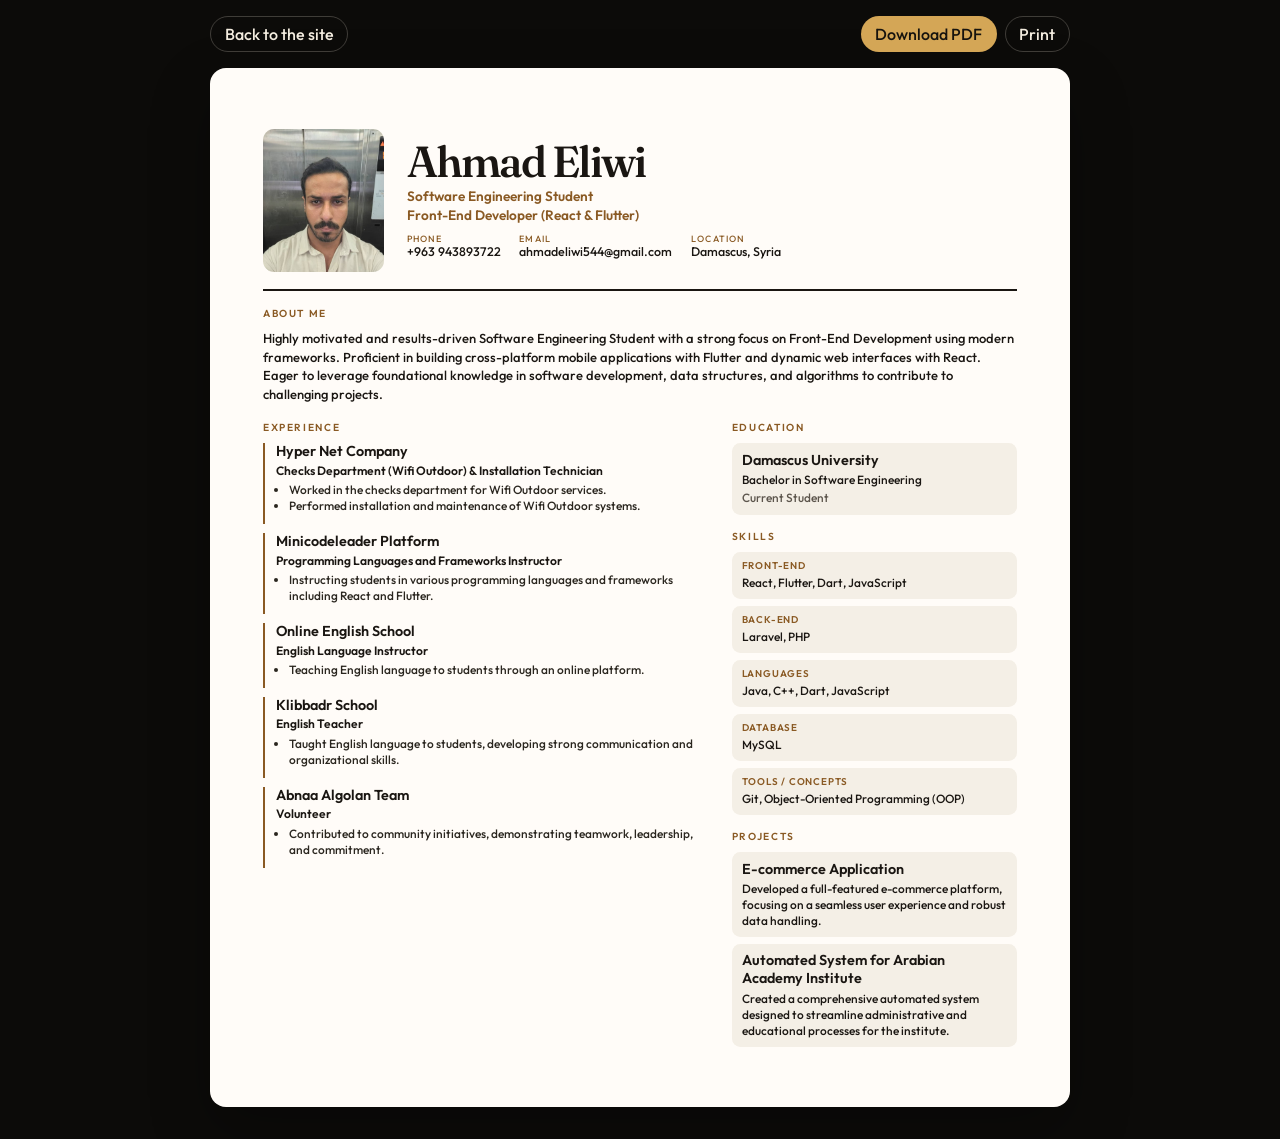
==== commit 5537bcd6: "Restyle the CV from the original details and feature the companies worked at." ====
--- a/cv.html
+++ b/cv.html
@@ -19,143 +19,116 @@
 
   <article class="sheet">
     <header class="head">
-      <div>
-        <p class="kicker">Software Engineer</p>
+      <img class="photo" src="assets/cv/photo.jpg" alt="Ahmad Eliwi">
+      <div class="who">
         <h1>Ahmad Eliwi</h1>
-        <p class="ar-name" dir="rtl">أحمد عليوي</p>
-        <p class="degree">Damascus University · Software Engineering</p>
+        <p class="role">Software Engineering Student<br>Front-End Developer (React &amp; Flutter)</p>
+        <ul class="contact">
+          <li><span>Phone</span><a href="tel:+963943893722">+963 943893722</a></li>
+          <li><span>Email</span><a href="mailto:ahmadeliwi544@gmail.com">ahmadeliwi544@gmail.com</a></li>
+          <li><span>Location</span>Damascus, Syria</li>
+        </ul>
       </div>
-      <ul class="contact">
-        <li><a href="mailto:ahmadadd619@gmail.com">ahmadadd619@gmail.com</a></li>
-        <li><a href="tel:+963943893722">+963 943 893 722</a></li>
-        <li><a href="https://github.com/Eliwi234">github.com/Eliwi234</a></li>
-        <li><a href="https://eliwi234.github.io/My-portfolio/">eliwi234.github.io/My-portfolio</a></li>
-        <li>Damascus, Syria</li>
-      </ul>
     </header>
 
-    <section class="profile">
-      <h2>Profile</h2>
-      <p>I am a software engineer and a graduate of Damascus University. I build the product from the screen through to the data: Arabic and English interfaces, Laravel and FastAPI services, and a search system I tested with real ranking measures. I am looking for a software engineering role with a team in Dubai.</p>
-      <p class="ar-line" dir="rtl">مهندس برمجيات من جامعة دمشق. أبني المنتج من الواجهة حتى البيانات، وأبحث عن دور في دبي.</p>
+    <section class="about">
+      <h2>About Me</h2>
+      <p>Highly motivated and results-driven Software Engineering Student with a strong focus on Front-End Development using modern frameworks. Proficient in building cross-platform mobile applications with Flutter and dynamic web interfaces with React. Eager to leverage foundational knowledge in software development, data structures, and algorithms to contribute to challenging projects.</p>
     </section>
 
-    <section>
-      <h2>Skills</h2>
-      <div class="skills">
-        <article>
-          <h3>Interfaces</h3>
-          <p>HTML, CSS, JavaScript, TypeScript, React, Vite, Tailwind</p>
+    <div class="body">
+      <section class="experience">
+        <h2>Experience</h2>
+
+        <article class="job">
+          <h3>Hyper Net Company</h3>
+          <p class="position">Checks Department (Wifi Outdoor) &amp; Installation Technician</p>
+          <ul>
+            <li>Worked in the checks department for Wifi Outdoor services.</li>
+            <li>Performed installation and maintenance of Wifi Outdoor systems.</li>
+          </ul>
         </article>
-        <article>
-          <h3>Servers</h3>
-          <p>PHP, Laravel, REST, Python, FastAPI</p>
+
+        <article class="job">
+          <h3>Minicodeleader Platform</h3>
+          <p class="position">Programming Languages and Frameworks Instructor</p>
+          <ul>
+            <li>Instructing students in various programming languages and frameworks including React and Flutter.</li>
+          </ul>
         </article>
-        <article>
-          <h3>Search and data</h3>
-          <p>BM25, TF-IDF, SBERT, SQLite, Streamlit</p>
+
+        <article class="job">
+          <h3>Online English School</h3>
+          <p class="position">English Language Instructor</p>
+          <ul>
+            <li>Teaching English language to students through an online platform.</li>
+          </ul>
         </article>
-        <article>
-          <h3>Systems</h3>
-          <p>Java, ANTLR, Git, GitHub</p>
+
+        <article class="job">
+          <h3>Klibbadr School</h3>
+          <p class="position">English Teacher</p>
+          <ul>
+            <li>Taught English language to students, developing strong communication and organizational skills.</li>
+          </ul>
         </article>
-      </div>
-    </section>
 
-    <section class="work">
-      <h2>Selected work</h2>
+        <article class="job">
+          <h3>Abnaa Algolan Team</h3>
+          <p class="position">Volunteer</p>
+          <ul>
+            <li>Contributed to community initiatives, demonstrating teamwork, leadership, and commitment.</li>
+          </ul>
+        </article>
+      </section>
 
-      <article class="project">
-        <span class="num">01</span>
-        <div>
-          <h3>KitchenX <span>2026</span></h3>
-          <p class="meta">React · TypeScript · Tailwind · <a href="https://kitchenx.vercel.app">kitchenx.vercel.app</a></p>
-          <p>I built KitchenX for home chefs who sell their cooking. The desk covers the working day: chefs, meals, categories, orders, drivers, customers, coupons, settlements, and reports. I connected realtime notifications, and I shipped the interface in both Arabic and English, with forms checked before they are sent.</p>
-        </div>
-      </article>
+      <aside>
+        <section>
+          <h2>Education</h2>
+          <article class="card">
+            <h3>Damascus University</h3>
+            <p>Bachelor in Software Engineering</p>
+            <p class="note">Current Student</p>
+          </article>
+        </section>
 
-      <article class="project">
-        <span class="num">02</span>
-        <div>
-          <h3>Information Retrieval System <span>2026</span></h3>
-          <p class="meta">Python · FastAPI · Streamlit · <a href="https://github.com/Eliwi234/IR_project">GitHub</a></p>
-          <p>I built a search system as separate services, and I ran it on CORD-19 and MS MARCO. It indexes documents, finds them with TF-IDF, BM25, and Sentence-BERT, then merges those lists. I measured the ranking with MAP, nDCG, and precision, and I added a step that answers from the documents it actually retrieved.</p>
-        </div>
-      </article>
+        <section>
+          <h2>Skills</h2>
+          <div class="skill">
+            <h3>Front-End</h3>
+            <p>React, Flutter, Dart, JavaScript</p>
+          </div>
+          <div class="skill">
+            <h3>Back-End</h3>
+            <p>Laravel, PHP</p>
+          </div>
+          <div class="skill">
+            <h3>Languages</h3>
+            <p>Java, C++, Dart, JavaScript</p>
+          </div>
+          <div class="skill">
+            <h3>Database</h3>
+            <p>MySQL</p>
+          </div>
+          <div class="skill">
+            <h3>Tools / Concepts</h3>
+            <p>Git, Object-Oriented Programming (OOP)</p>
+          </div>
+        </section>
 
-      <article class="project">
-        <span class="num">03</span>
-        <div>
-          <h3>Integrated Python Curriculum <span>2026</span></h3>
-          <p class="meta">HTML · CSS · JavaScript · <a href="https://python-roadmap-zeta.vercel.app">Live site</a></p>
-          <p>I designed an Arabic curriculum for technical institutes, from zero toward practice, in four levels. A student can move through a clear lesson index. The first level is the environment, variables, conditions, loops, and collections. Later levels build on that.</p>
-        </div>
-      </article>
-
-      <article class="project">
-        <span class="num">04</span>
-        <div>
-          <h3>Python Adventure <span>2026</span></h3>
-          <p class="meta">React · Vite · Tailwind · <a href="https://python1-course-mu.vercel.app">Live site</a></p>
-          <p>I made a first step into Python for a beginner. The learner enters by name, then takes short missions. The first mission asks for the line that makes the computer say hello. Sessions, files, and a progress trail sit next to the lesson.</p>
-        </div>
-      </article>
-
-      <article class="project">
-        <span class="num">05</span>
-        <div>
-          <h3>Advanced Banking System <span>2025</span></h3>
-          <p class="meta">React · Laravel · <a href="https://github.com/Eliwi234/Advanced-Bancking-System">Interface</a> · <a href="https://github.com/Eliwi234/Advanced-Bancking-System-Backend">Server</a></p>
-          <p>I built both sides. The server holds accounts, transactions, scheduled transfers, approvals, reports, and support tickets. The interface covers sign-in, password reset, users, approvals, and the same reports.</p>
-        </div>
-      </article>
-
-      <article class="project">
-        <span class="num">06</span>
-        <div>
-          <h3>Complaints System <span>2025</span></h3>
-          <p class="meta">React · Laravel · <a href="https://github.com/Eliwi234/Compalint-System">Interface</a> · <a href="https://github.com/Eliwi234/Compalint-System-backend">Server</a></p>
-          <p>I built a path for a complaint to move between administration, the agency, and the employee. Each case has a type, a department, and attachments, and I kept a history of what changed at every step.</p>
-        </div>
-      </article>
-
-      <article class="project">
-        <span class="num">07</span>
-        <div>
-          <h3>Compiler Front End <span>2025</span></h3>
-          <p class="meta">Java · ANTLR · <a href="https://github.com/Eliwi234/ProjectCompiler2">GitHub</a></p>
-          <p>I wrote the front of a compiler for an Angular-shaped grammar. It reads the source, builds a parse tree and a symbol table, then walks that tree and reports semantic errors on test files.</p>
-        </div>
-      </article>
-
-      <article class="project">
-        <span class="num">08</span>
-        <div>
-          <h3>HyperWifi <span>2026</span></h3>
-          <p class="meta">HTML · CSS · JavaScript · <a href="https://github.com/Eliwi234/HyperWifi">GitHub</a></p>
-          <p>I built an Arabic page for requesting an internet subscription. It asks for the place, the number of floors, and the speed package, points out anything missing, and sends the request as a formatted WhatsApp message.</p>
-        </div>
-      </article>
-    </section>
-
-    <section class="facts">
-      <article>
-        <h2>Education</h2>
-        <p class="strong">Damascus University</p>
-        <p>Software Engineering</p>
-        <p class="muted">Damascus, Syria</p>
-      </article>
-      <article>
-        <h2>Languages</h2>
-        <p><b>Arabic</b> — native</p>
-        <p><b>English</b> — technical and product work</p>
-      </article>
-      <article>
-        <h2>Looking for</h2>
-        <p>A software engineering role on a product team in Dubai.</p>
-        <p class="muted">Interface, API, and data, in one pair of hands.</p>
-      </article>
-    </section>
+        <section>
+          <h2>Projects</h2>
+          <article class="card">
+            <h3>E-commerce Application</h3>
+            <p>Developed a full-featured e-commerce platform, focusing on a seamless user experience and robust data handling.</p>
+          </article>
+          <article class="card">
+            <h3>Automated System for Arabian Academy Institute</h3>
+            <p>Created a comprehensive automated system designed to streamline administrative and educational processes for the institute.</p>
+          </article>
+        </section>
+      </aside>
+    </div>
   </article>
 </body>
 </html>
--- a/css/cv.css
+++ b/css/cv.css
@@ -1,31 +1,27 @@
 :root {
   --bg: #0c0b09;
-  --paper: #fffcf7;
+  --paper: #fffcf8;
   --ink: #1a1612;
-  --muted: #5e564c;
+  --muted: #5c554c;
   --brass: #8a5a24;
-  --line: #e4dccf;
-  --panel: #f6f1e8;
+  --line: #e6dfd3;
+  --panel: #f4efe6;
   --serif: "Fraunces", Palatino, Georgia, serif;
   --sans: "Outfit", "Segoe UI", sans-serif;
-  --ar: "Cairo", "Segoe UI", Tahoma, sans-serif;
-  --mono: "IBM Plex Mono", Consolas, ui-monospace, monospace;
 }
 
 * { box-sizing: border-box; }
 body {
   margin: 0;
-  background:
-    radial-gradient(700px 240px at 50% 0, rgba(212, 166, 86, 0.16), transparent 60%),
-    var(--bg);
+  background: var(--bg);
   color: var(--ink);
   font-family: var(--sans);
 }
-a { color: inherit; }
+a { color: inherit; text-decoration: none; }
 .top {
-  width: min(920px, calc(100% - 2rem));
+  width: min(860px, calc(100% - 2rem));
   margin: 0 auto;
-  padding: 1.1rem 0;
+  padding: 1rem 0;
   display: flex;
   justify-content: space-between;
   gap: 1rem;
@@ -34,165 +30,146 @@
 }
 .top-actions { display: flex; gap: 0.5rem; flex-wrap: wrap; }
 .top a {
-  color: #f3ecdf;
-  text-decoration: none;
   border: 1px solid rgba(243, 236, 223, 0.22);
   border-radius: 999px;
   padding: 0.45rem 0.85rem;
-  font-size: 0.92rem;
+  color: #f3ecdf;
 }
 .top a.solid { background: #d4a656; color: #16130e; border-color: transparent; }
 
 .sheet {
-  width: min(920px, calc(100% - 2rem));
-  margin: 0 auto 2.5rem;
+  width: min(860px, calc(100% - 2rem));
+  margin: 0 auto 2rem;
   background: var(--paper);
-  color: var(--ink);
-  padding: 2rem 2.1rem 1.8rem;
-  border-radius: 18px;
+  padding: 16mm 14mm 12mm;
+  border-radius: 16px;
   box-shadow: 0 24px 60px rgba(0, 0, 0, 0.28);
 }
+
 .head {
   display: grid;
-  grid-template-columns: 1.35fr 0.8fr;
-  gap: 1.2rem;
-  align-items: end;
-  padding-bottom: 1rem;
-  border-bottom: 2px solid var(--ink);
+  grid-template-columns: 32mm 1fr;
+  gap: 6mm;
+  align-items: center;
+  padding-bottom: 4.5mm;
+  border-bottom: 0.6mm solid var(--ink);
 }
-.kicker, h2 {
+.photo {
+  width: 32mm;
+  height: 38mm;
+  object-fit: cover;
+  object-position: center 18%;
+  border-radius: 3mm;
+}
+h1 {
   margin: 0;
-  font-family: var(--mono);
-  font-size: 0.72rem;
-  letter-spacing: 0.16em;
+  font-family: var(--serif);
+  font-weight: 560;
+  font-size: 11.5mm;
+  line-height: 0.9;
+  letter-spacing: -0.04em;
+}
+.role {
+  margin: 1.6mm 0 0;
+  color: var(--brass);
+  font-weight: 600;
+  font-size: 3.6mm;
+  line-height: 1.35;
+}
+.contact {
+  display: flex;
+  flex-wrap: wrap;
+  gap: 1.2mm 5mm;
+  margin: 2.4mm 0 0;
+  padding: 0;
+  list-style: none;
+  font-size: 3.3mm;
+}
+.contact span {
+  display: block;
+  font-size: 2.4mm;
+  letter-spacing: 0.12em;
   text-transform: uppercase;
   color: var(--brass);
-  font-weight: 500;
-}
-h1 {
-  margin: 0.2rem 0 0;
-  font-family: var(--serif);
-  font-weight: 560;
-  font-size: clamp(3rem, 6vw, 4.4rem);
-  line-height: 0.88;
-  letter-spacing: -0.045em;
-}
-.ar-name {
-  margin: 0.35rem 0 0;
-  font-family: var(--ar);
-  font-size: 1.35rem;
-  font-weight: 650;
-  direction: rtl;
-  unicode-bidi: isolate;
-  width: fit-content;
-}
-.degree { margin: 0.25rem 0 0; color: var(--muted); }
-.contact {
-  margin: 0;
-  padding: 0;
-  list-style: none;
-  text-align: right;
-  font-size: 0.92rem;
-  line-height: 1.65;
-}
-.contact a { text-decoration: none; }
-.contact a:hover { text-decoration: underline; text-underline-offset: 0.18em; }
-
-section { margin-top: 1.15rem; }
-h2 { margin-bottom: 0.55rem; }
-.profile p {
-  margin: 0;
-  font-size: 1.02rem;
-  line-height: 1.55;
-  max-width: 78ch;
-}
-.ar-line {
-  margin-top: 0.45rem !important;
-  font-family: var(--ar);
-  color: var(--muted);
-  font-size: 0.98rem !important;
 }
 
-.skills {
-  display: grid;
-  grid-template-columns: repeat(4, 1fr);
-  gap: 0.55rem;
-}
-.skills article {
-  background: var(--panel);
-  border-radius: 12px;
-  padding: 0.7rem 0.75rem 0.8rem;
-  min-height: 100%;
-}
-.skills h3 {
-  margin: 0 0 0.3rem;
-  font-size: 0.72rem;
-  letter-spacing: 0.12em;
+h2 {
+  margin: 0 0 2.4mm;
+  font-size: 2.7mm;
+  letter-spacing: 0.16em;
   text-transform: uppercase;
   color: var(--brass);
   font-weight: 600;
 }
-.skills p, .facts p { margin: 0; line-height: 1.45; font-size: 0.92rem; }
+.about { margin-top: 4mm; }
+.about p {
+  margin: 0;
+  font-size: 3.45mm;
+  line-height: 1.45;
+}
 
-.project {
+.body {
   display: grid;
-  grid-template-columns: 2.2rem 1fr;
-  gap: 0.35rem 0.75rem;
-  padding: 0.72rem 0;
-  border-top: 1px solid var(--line);
+  grid-template-columns: 1.22fr 0.78fr;
+  gap: 6mm;
+  margin-top: 4.5mm;
+}
+.job {
+  padding: 0 0 2.6mm 3mm;
+  margin-bottom: 2.4mm;
+  border-left: 0.55mm solid var(--brass);
   break-inside: avoid;
 }
-.project:last-child { border-bottom: 1px solid var(--line); }
-.num {
-  font-family: var(--serif);
+.job h3, .card h3, .skill h3 {
+  margin: 0;
+  font-size: 3.8mm;
+  line-height: 1.25;
+}
+.position {
+  margin: 0.4mm 0 0;
+  font-weight: 600;
+  font-size: 3.2mm;
+  line-height: 1.3;
+}
+.job ul {
+  margin: 1mm 0 0;
+  padding-left: 3.4mm;
+}
+.job li {
+  font-size: 3.15mm;
+  line-height: 1.35;
+  color: #2a261f;
+}
+aside section { margin-bottom: 4mm; }
+.card, .skill {
+  background: var(--panel);
+  border-radius: 2.2mm;
+  padding: 2.2mm 2.6mm;
+  margin-bottom: 1.8mm;
+  break-inside: avoid;
+}
+.card p, .skill p {
+  margin: 0.6mm 0 0;
+  font-size: 3.15mm;
+  line-height: 1.35;
+}
+.skill h3 {
+  font-size: 2.6mm;
+  letter-spacing: 0.08em;
+  text-transform: uppercase;
   color: var(--brass);
-  font-size: 1.15rem;
-  line-height: 1.2;
 }
-.project h3 {
-  margin: 0;
-  font-family: var(--serif);
-  font-weight: 560;
-  font-size: 1.22rem;
-  letter-spacing: -0.02em;
-  display: flex;
-  justify-content: space-between;
-  gap: 1rem;
-  align-items: baseline;
-}
-.project h3 span {
-  font-family: var(--mono);
-  font-size: 0.72rem;
-  letter-spacing: 0.08em;
-  color: var(--muted);
-  font-weight: 500;
-}
-.meta {
-  margin: 0.12rem 0 0.28rem;
-  color: var(--muted);
-  font-size: 0.84rem;
-}
-.meta a { color: var(--brass); text-underline-offset: 0.15em; }
-.project p:last-child { margin: 0; line-height: 1.5; font-size: 0.96rem; }
+.note { color: var(--muted); }
 
-.facts {
-  display: grid;
-  grid-template-columns: 1.1fr 1fr 1.15fr;
-  gap: 0.7rem;
-  margin-top: 1.15rem;
-}
-.facts article {
-  background: var(--panel);
-  border-radius: 14px;
-  padding: 0.85rem 0.9rem 1rem;
-}
-.strong { font-weight: 650; }
-.muted { color: var(--muted); margin-top: 0.15rem !important; }
-
-@media (max-width: 800px) {
-  .head, .skills, .facts { grid-template-columns: 1fr; }
-  .contact { text-align: left; }
-  .sheet { padding: 1.2rem 1rem 1.4rem; }
+@media (max-width: 720px) {
+  .sheet { padding: 1.1rem; }
+  .head, .body { grid-template-columns: 1fr; }
+  .photo { width: 120px; height: 146px; }
+  h1 { font-size: 2.4rem; }
+  .role, .about p, .job li, .card p, .skill p, .position { font-size: 0.95rem; }
+  .contact { font-size: 0.92rem; }
+  h2, .skill h3, .contact span { font-size: 0.72rem; }
+  .job h3, .card h3 { font-size: 1.05rem; }
 }
 
 @media print {
@@ -205,16 +182,9 @@
     border-radius: 0;
     box-shadow: none;
   }
-  .head { grid-template-columns: 1.4fr 0.85fr; }
-  .skills { grid-template-columns: repeat(4, 1fr); }
-  .facts { grid-template-columns: 1.15fr 0.9fr 1.15fr; }
-  .contact { text-align: right; }
-  a { text-decoration: none; }
-  .project, .skills article, .facts article, .head, .profile { break-inside: avoid; }
+  .head { grid-template-columns: 32mm 1fr; }
+  .body { grid-template-columns: 1.22fr 0.78fr; }
 }
 
-@page {
-  size: A4;
-  margin: 11mm 12mm;
-}
+@page { size: A4; margin: 10mm 11mm; }
 * { print-color-adjust: exact; -webkit-print-color-adjust: exact; }
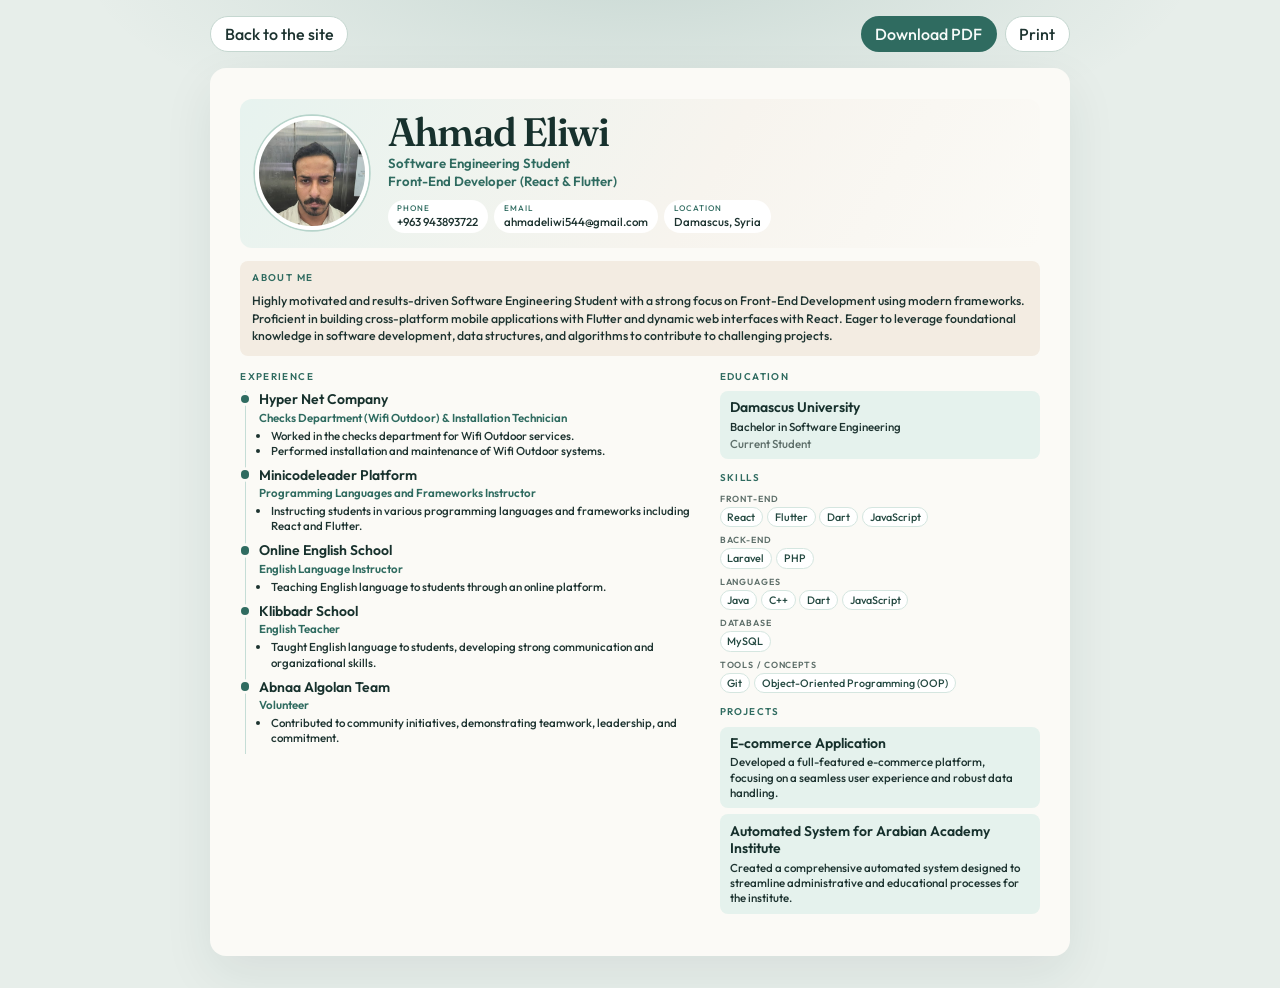
==== commit 3cda73d4: "Restyle the CV with a calmer palette and a clearer visual layout." ====
--- a/cv.html
+++ b/cv.html
@@ -40,6 +40,7 @@
       <section class="experience">
         <h2>Experience</h2>
 
+        <div class="jobs">
         <article class="job">
           <h3>Hyper Net Company</h3>
           <p class="position">Checks Department (Wifi Outdoor) &amp; Installation Technician</p>
@@ -80,6 +81,7 @@
             <li>Contributed to community initiatives, demonstrating teamwork, leadership, and commitment.</li>
           </ul>
         </article>
+        </div>
       </section>
 
       <aside>
@@ -94,25 +96,25 @@
 
         <section>
           <h2>Skills</h2>
-          <div class="skill">
+          <div class="group">
             <h3>Front-End</h3>
-            <p>React, Flutter, Dart, JavaScript</p>
+            <div class="pills"><span>React</span><span>Flutter</span><span>Dart</span><span>JavaScript</span></div>
           </div>
-          <div class="skill">
+          <div class="group">
             <h3>Back-End</h3>
-            <p>Laravel, PHP</p>
+            <div class="pills"><span>Laravel</span><span>PHP</span></div>
           </div>
-          <div class="skill">
+          <div class="group">
             <h3>Languages</h3>
-            <p>Java, C++, Dart, JavaScript</p>
+            <div class="pills"><span>Java</span><span>C++</span><span>Dart</span><span>JavaScript</span></div>
           </div>
-          <div class="skill">
+          <div class="group">
             <h3>Database</h3>
-            <p>MySQL</p>
+            <div class="pills"><span>MySQL</span></div>
           </div>
-          <div class="skill">
+          <div class="group">
             <h3>Tools / Concepts</h3>
-            <p>Git, Object-Oriented Programming (OOP)</p>
+            <div class="pills"><span>Git</span><span>Object-Oriented Programming (OOP)</span></div>
           </div>
         </section>
 
--- a/css/cv.css
+++ b/css/cv.css
@@ -1,11 +1,12 @@
 :root {
-  --bg: #0c0b09;
-  --paper: #fffcf8;
-  --ink: #1a1612;
-  --muted: #5c554c;
-  --brass: #8a5a24;
-  --line: #e6dfd3;
-  --panel: #f4efe6;
+  --bg: #e7eeea;
+  --paper: #fbfaf6;
+  --ink: #1d3330;
+  --muted: #5d6e69;
+  --sage: #2f6b60;
+  --sage-soft: #e5f2ed;
+  --sand: #f3ece2;
+  --line: #d5e3dc;
   --serif: "Fraunces", Palatino, Georgia, serif;
   --sans: "Outfit", "Segoe UI", sans-serif;
 }
@@ -13,7 +14,9 @@
 * { box-sizing: border-box; }
 body {
   margin: 0;
-  background: var(--bg);
+  background:
+    radial-gradient(800px 280px at 50% -40px, rgba(47, 107, 96, 0.16), transparent 70%),
+    var(--bg);
   color: var(--ink);
   font-family: var(--sans);
 }
@@ -26,150 +29,183 @@
   justify-content: space-between;
   gap: 1rem;
   align-items: center;
-  color: #f3ecdf;
+  color: var(--ink);
 }
 .top-actions { display: flex; gap: 0.5rem; flex-wrap: wrap; }
 .top a {
-  border: 1px solid rgba(243, 236, 223, 0.22);
+  border: 1px solid #c5d7d0;
   border-radius: 999px;
   padding: 0.45rem 0.85rem;
-  color: #f3ecdf;
-}
-.top a.solid { background: #d4a656; color: #16130e; border-color: transparent; }
+  background: #fff;
+}
+.top a.solid { background: var(--sage); color: #f7fbf9; border-color: transparent; }
 
 .sheet {
   width: min(860px, calc(100% - 2rem));
   margin: 0 auto 2rem;
   background: var(--paper);
-  padding: 16mm 14mm 12mm;
+  padding: 8mm;
   border-radius: 16px;
-  box-shadow: 0 24px 60px rgba(0, 0, 0, 0.28);
+  box-shadow: 0 18px 50px rgba(29, 51, 48, 0.08);
 }
 
 .head {
   display: grid;
-  grid-template-columns: 32mm 1fr;
-  gap: 6mm;
+  grid-template-columns: 30mm 1fr;
+  gap: 5mm;
   align-items: center;
-  padding-bottom: 4.5mm;
-  border-bottom: 0.6mm solid var(--ink);
+  padding: 4mm;
+  border-radius: 12px;
+  background:
+    linear-gradient(120deg, #e7f3ef 0%, #f7f4ee 58%, #fbfaf6 100%);
 }
 .photo {
-  width: 32mm;
-  height: 38mm;
+  width: 30mm;
+  height: 30mm;
   object-fit: cover;
-  object-position: center 18%;
-  border-radius: 3mm;
+  object-position: center 16%;
+  border-radius: 50%;
+  border: 1.1mm solid #fff;
+  box-shadow: 0 0 0 0.45mm #b7d4cb;
 }
 h1 {
   margin: 0;
   font-family: var(--serif);
   font-weight: 560;
-  font-size: 11.5mm;
+  font-size: 10.5mm;
   line-height: 0.9;
   letter-spacing: -0.04em;
+  color: #17312d;
 }
 .role {
-  margin: 1.6mm 0 0;
-  color: var(--brass);
+  margin: 1.4mm 0 0;
+  color: var(--sage);
   font-weight: 600;
-  font-size: 3.6mm;
+  font-size: 3.5mm;
   line-height: 1.35;
 }
 .contact {
   display: flex;
   flex-wrap: wrap;
-  gap: 1.2mm 5mm;
+  gap: 1.6mm;
   margin: 2.4mm 0 0;
   padding: 0;
   list-style: none;
-  font-size: 3.3mm;
+}
+.contact li {
+  background: #fff;
+  border-radius: 999px;
+  padding: 1mm 2.6mm;
+  font-size: 3.05mm;
+  line-height: 1.3;
 }
 .contact span {
   display: block;
-  font-size: 2.4mm;
+  font-size: 2.15mm;
   letter-spacing: 0.12em;
   text-transform: uppercase;
-  color: var(--brass);
+  color: var(--sage);
 }
 
 h2 {
-  margin: 0 0 2.4mm;
-  font-size: 2.7mm;
-  letter-spacing: 0.16em;
+  margin: 0 0 2.2mm;
+  font-size: 2.6mm;
+  letter-spacing: 0.14em;
   text-transform: uppercase;
-  color: var(--brass);
-  font-weight: 600;
-}
-.about { margin-top: 4mm; }
+  color: var(--sage);
+  font-weight: 650;
+}
+.about {
+  margin-top: 3.6mm;
+  background: var(--sand);
+  border-radius: 8px;
+  padding: 2.6mm 3.2mm 3mm;
+}
 .about p {
   margin: 0;
-  font-size: 3.45mm;
-  line-height: 1.45;
+  font-size: 3.25mm;
+  line-height: 1.42;
 }
 
 .body {
   display: grid;
-  grid-template-columns: 1.22fr 0.78fr;
-  gap: 6mm;
-  margin-top: 4.5mm;
-}
+  grid-template-columns: 1.18fr 0.82fr;
+  gap: 5mm;
+  margin-top: 3.6mm;
+}
+.jobs { border-left: 0.35mm solid #c5ddd6; margin-left: 1.2mm; }
 .job {
-  padding: 0 0 2.6mm 3mm;
-  margin-bottom: 2.4mm;
-  border-left: 0.55mm solid var(--brass);
+  position: relative;
+  padding: 0 0 2.3mm 3.4mm;
   break-inside: avoid;
 }
-.job h3, .card h3, .skill h3 {
-  margin: 0;
-  font-size: 3.8mm;
+.job::before {
+  content: "";
+  position: absolute;
+  left: -1.35mm;
+  top: 1mm;
+  width: 2.3mm;
+  height: 2.3mm;
+  border-radius: 50%;
+  background: var(--sage);
+  box-shadow: 0 0 0 0.7mm var(--paper);
+}
+.job h3, .card h3 {
+  margin: 0;
+  font-size: 3.7mm;
   line-height: 1.25;
+  color: #17312d;
 }
 .position {
-  margin: 0.4mm 0 0;
+  margin: 0.3mm 0 0;
   font-weight: 600;
-  font-size: 3.2mm;
+  font-size: 3.05mm;
   line-height: 1.3;
-}
-.job ul {
-  margin: 1mm 0 0;
-  padding-left: 3.4mm;
-}
-.job li {
-  font-size: 3.15mm;
+  color: var(--sage);
+}
+.job ul { margin: 0.8mm 0 0; padding-left: 3.2mm; }
+.job li { font-size: 3.05mm; line-height: 1.32; }
+
+aside section { margin-bottom: 3.2mm; }
+.card {
+  background: var(--sage-soft);
+  border-radius: 8px;
+  padding: 2.2mm 2.6mm;
+  margin-bottom: 1.6mm;
+  break-inside: avoid;
+}
+.card p { margin: 0.5mm 0 0; font-size: 3.05mm; line-height: 1.32; }
+.note { color: var(--muted); }
+
+.group { margin-bottom: 1.8mm; }
+.group h3 {
+  margin: 0 0 0.8mm;
+  font-size: 2.35mm;
+  letter-spacing: 0.1em;
+  text-transform: uppercase;
+  color: var(--muted);
+  font-weight: 650;
+}
+.pills { display: flex; flex-wrap: wrap; gap: 1mm; }
+.pills span {
+  background: #fff;
+  border: 0.25mm solid #d5e6e0;
+  color: #234840;
+  border-radius: 999px;
+  padding: 0.55mm 1.8mm;
+  font-size: 2.85mm;
   line-height: 1.35;
-  color: #2a261f;
-}
-aside section { margin-bottom: 4mm; }
-.card, .skill {
-  background: var(--panel);
-  border-radius: 2.2mm;
-  padding: 2.2mm 2.6mm;
-  margin-bottom: 1.8mm;
-  break-inside: avoid;
-}
-.card p, .skill p {
-  margin: 0.6mm 0 0;
-  font-size: 3.15mm;
-  line-height: 1.35;
-}
-.skill h3 {
-  font-size: 2.6mm;
-  letter-spacing: 0.08em;
-  text-transform: uppercase;
-  color: var(--brass);
-}
-.note { color: var(--muted); }
+}
 
 @media (max-width: 720px) {
-  .sheet { padding: 1.1rem; }
+  .sheet { padding: 1rem; }
   .head, .body { grid-template-columns: 1fr; }
-  .photo { width: 120px; height: 146px; }
-  h1 { font-size: 2.4rem; }
-  .role, .about p, .job li, .card p, .skill p, .position { font-size: 0.95rem; }
-  .contact { font-size: 0.92rem; }
-  h2, .skill h3, .contact span { font-size: 0.72rem; }
-  .job h3, .card h3 { font-size: 1.05rem; }
+  .photo { width: 112px; height: 112px; }
+  h1 { font-size: 2.3rem; }
+  .role, .about p, .job li, .card p, .position, .contact li { font-size: 0.92rem; }
+  h2, .group h3, .contact span { font-size: 0.7rem; }
+  .job h3, .card h3 { font-size: 1.02rem; }
+  .pills span { font-size: 0.82rem; }
 }
 
 @media print {
@@ -182,9 +218,9 @@
     border-radius: 0;
     box-shadow: none;
   }
-  .head { grid-template-columns: 32mm 1fr; }
-  .body { grid-template-columns: 1.22fr 0.78fr; }
-}
-
-@page { size: A4; margin: 10mm 11mm; }
+  .head { grid-template-columns: 30mm 1fr; }
+  .body { grid-template-columns: 1.18fr 0.82fr; }
+}
+
+@page { size: A4; margin: 9mm 10mm; }
 * { print-color-adjust: exact; -webkit-print-color-adjust: exact; }
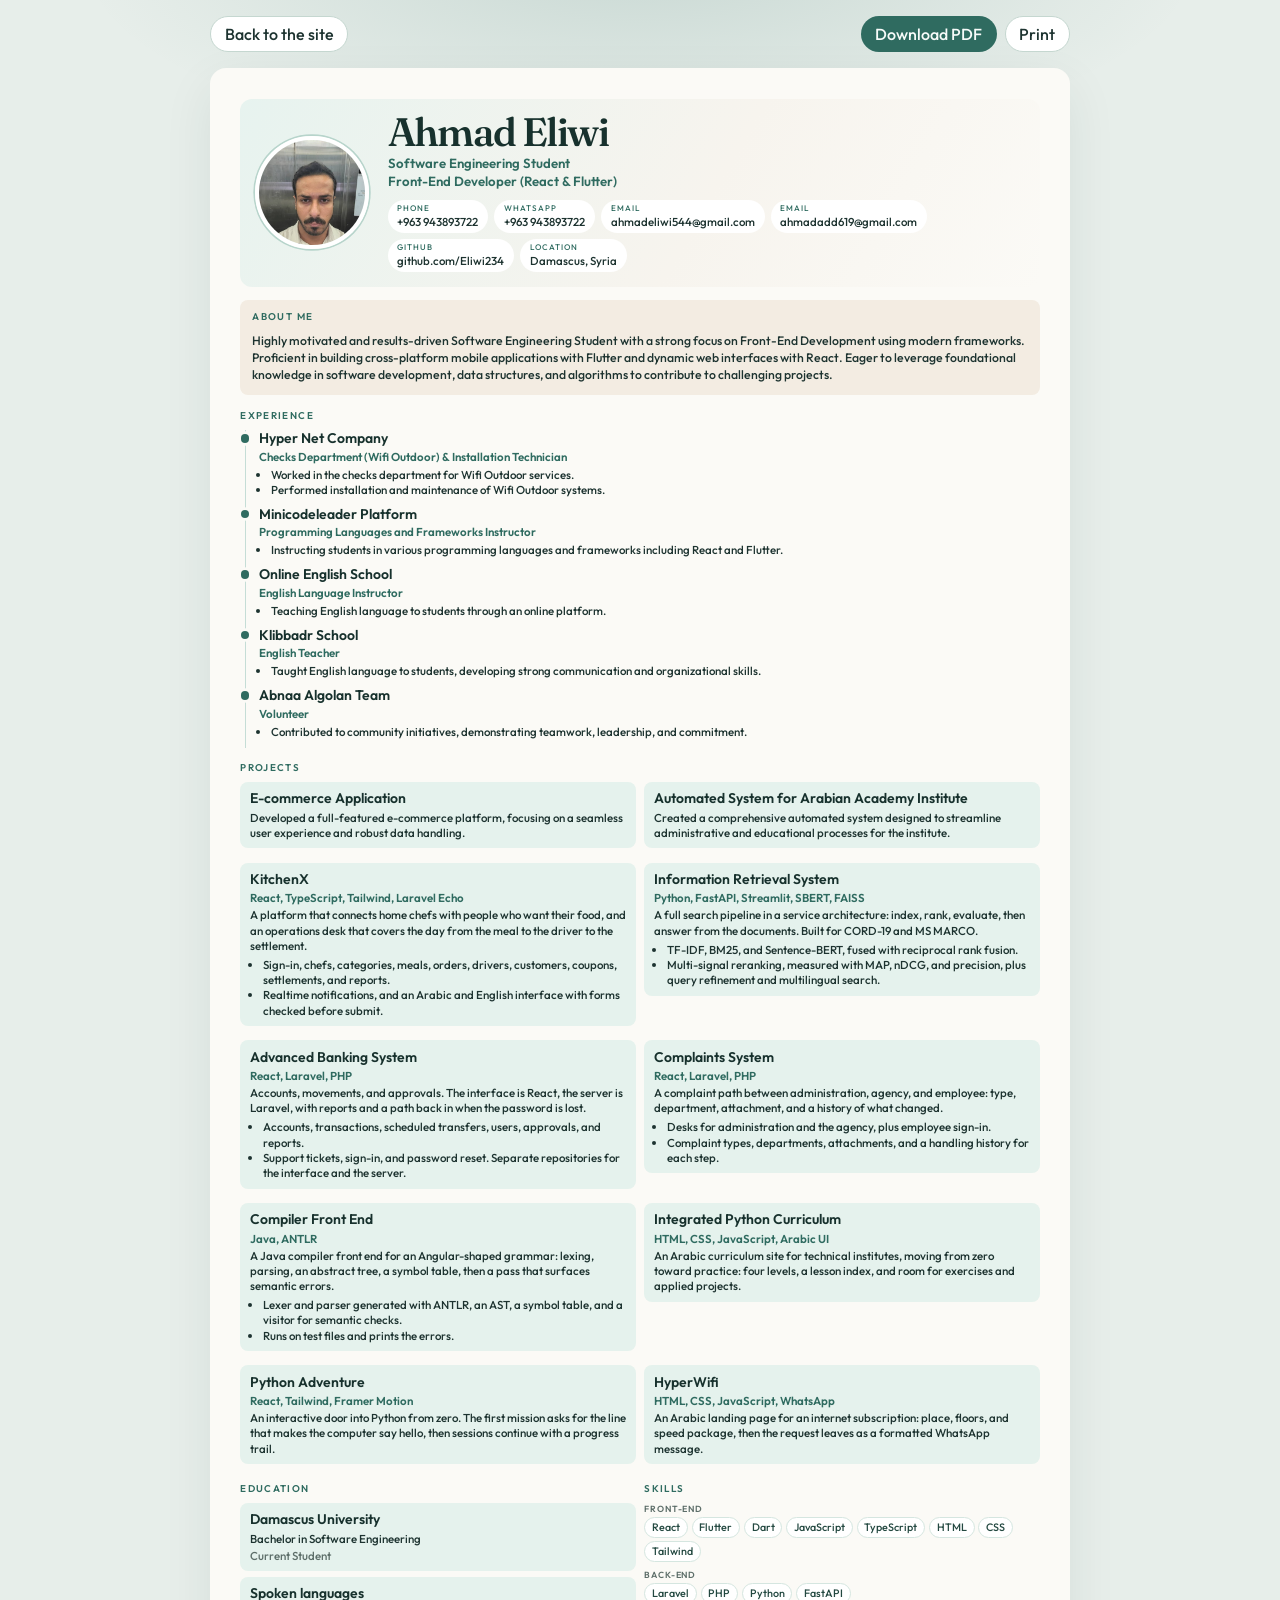
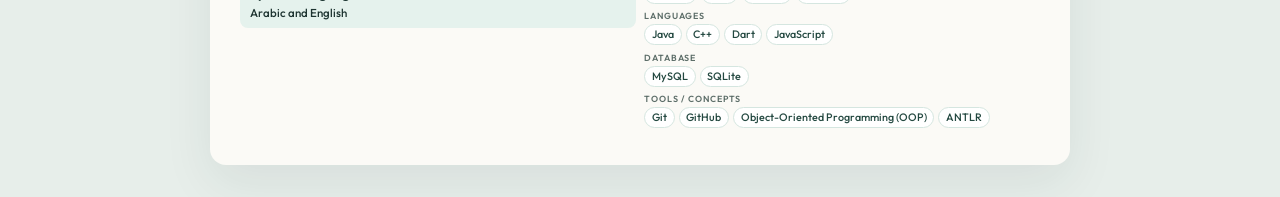
==== commit 138d28a4: "Expand the CV with the contact details and projects that were sent in." ====
--- a/cv.html
+++ b/cv.html
@@ -25,7 +25,10 @@
         <p class="role">Software Engineering Student<br>Front-End Developer (React &amp; Flutter)</p>
         <ul class="contact">
           <li><span>Phone</span><a href="tel:+963943893722">+963 943893722</a></li>
+          <li><span>WhatsApp</span><a href="https://wa.me/963943893722">+963 943893722</a></li>
           <li><span>Email</span><a href="mailto:ahmadeliwi544@gmail.com">ahmadeliwi544@gmail.com</a></li>
+          <li><span>Email</span><a href="mailto:ahmadadd619@gmail.com">ahmadadd619@gmail.com</a></li>
+          <li><span>GitHub</span><a href="https://github.com/Eliwi234">github.com/Eliwi234</a></li>
           <li><span>Location</span>Damascus, Syria</li>
         </ul>
       </div>
@@ -84,52 +87,119 @@
         </div>
       </section>
 
-      <aside>
-        <section>
-          <h2>Education</h2>
-          <article class="card">
-            <h3>Damascus University</h3>
-            <p>Bachelor in Software Engineering</p>
-            <p class="note">Current Student</p>
-          </article>
-        </section>
-
-        <section>
-          <h2>Skills</h2>
-          <div class="group">
-            <h3>Front-End</h3>
-            <div class="pills"><span>React</span><span>Flutter</span><span>Dart</span><span>JavaScript</span></div>
-          </div>
-          <div class="group">
-            <h3>Back-End</h3>
-            <div class="pills"><span>Laravel</span><span>PHP</span></div>
-          </div>
-          <div class="group">
-            <h3>Languages</h3>
-            <div class="pills"><span>Java</span><span>C++</span><span>Dart</span><span>JavaScript</span></div>
-          </div>
-          <div class="group">
-            <h3>Database</h3>
-            <div class="pills"><span>MySQL</span></div>
-          </div>
-          <div class="group">
-            <h3>Tools / Concepts</h3>
-            <div class="pills"><span>Git</span><span>Object-Oriented Programming (OOP)</span></div>
-          </div>
-        </section>
-
-        <section>
-          <h2>Projects</h2>
-          <article class="card">
-            <h3>E-commerce Application</h3>
-            <p>Developed a full-featured e-commerce platform, focusing on a seamless user experience and robust data handling.</p>
-          </article>
-          <article class="card">
-            <h3>Automated System for Arabian Academy Institute</h3>
-            <p>Created a comprehensive automated system designed to streamline administrative and educational processes for the institute.</p>
-          </article>
-        </section>
-      </aside>
+    </div>
+
+    <section class="block">
+      <h2>Projects</h2>
+      <div class="projects">
+        <article class="card">
+          <h3>E-commerce Application</h3>
+          <p>Developed a full-featured e-commerce platform, focusing on a seamless user experience and robust data handling.</p>
+        </article>
+        <article class="card">
+          <h3>Automated System for Arabian Academy Institute</h3>
+          <p>Created a comprehensive automated system designed to streamline administrative and educational processes for the institute.</p>
+        </article>
+        <article class="card">
+          <h3>KitchenX</h3>
+          <p class="meta">React, TypeScript, Tailwind, Laravel Echo</p>
+          <p>A platform that connects home chefs with people who want their food, and an operations desk that covers the day from the meal to the driver to the settlement.</p>
+          <ul>
+            <li>Sign-in, chefs, categories, meals, orders, drivers, customers, coupons, settlements, and reports.</li>
+            <li>Realtime notifications, and an Arabic and English interface with forms checked before submit.</li>
+          </ul>
+        </article>
+        <article class="card">
+          <h3>Information Retrieval System</h3>
+          <p class="meta">Python, FastAPI, Streamlit, SBERT, FAISS</p>
+          <p>A full search pipeline in a service architecture: index, rank, evaluate, then answer from the documents. Built for CORD-19 and MS MARCO.</p>
+          <ul>
+            <li>TF-IDF, BM25, and Sentence-BERT, fused with reciprocal rank fusion.</li>
+            <li>Multi-signal reranking, measured with MAP, nDCG, and precision, plus query refinement and multilingual search.</li>
+          </ul>
+        </article>
+        <article class="card">
+          <h3>Advanced Banking System</h3>
+          <p class="meta">React, Laravel, PHP</p>
+          <p>Accounts, movements, and approvals. The interface is React, the server is Laravel, with reports and a path back in when the password is lost.</p>
+          <ul>
+            <li>Accounts, transactions, scheduled transfers, users, approvals, and reports.</li>
+            <li>Support tickets, sign-in, and password reset. Separate repositories for the interface and the server.</li>
+          </ul>
+        </article>
+        <article class="card">
+          <h3>Complaints System</h3>
+          <p class="meta">React, Laravel, PHP</p>
+          <p>A complaint path between administration, agency, and employee: type, department, attachment, and a history of what changed.</p>
+          <ul>
+            <li>Desks for administration and the agency, plus employee sign-in.</li>
+            <li>Complaint types, departments, attachments, and a handling history for each step.</li>
+          </ul>
+        </article>
+        <article class="card">
+          <h3>Compiler Front End</h3>
+          <p class="meta">Java, ANTLR</p>
+          <p>A Java compiler front end for an Angular-shaped grammar: lexing, parsing, an abstract tree, a symbol table, then a pass that surfaces semantic errors.</p>
+          <ul>
+            <li>Lexer and parser generated with ANTLR, an AST, a symbol table, and a visitor for semantic checks.</li>
+            <li>Runs on test files and prints the errors.</li>
+          </ul>
+        </article>
+        <article class="card">
+          <h3>Integrated Python Curriculum</h3>
+          <p class="meta">HTML, CSS, JavaScript, Arabic UI</p>
+          <p>An Arabic curriculum site for technical institutes, moving from zero toward practice: four levels, a lesson index, and room for exercises and applied projects.</p>
+        </article>
+        <article class="card">
+          <h3>Python Adventure</h3>
+          <p class="meta">React, Tailwind, Framer Motion</p>
+          <p>An interactive door into Python from zero. The first mission asks for the line that makes the computer say hello, then sessions continue with a progress trail.</p>
+        </article>
+        <article class="card">
+          <h3>HyperWifi</h3>
+          <p class="meta">HTML, CSS, JavaScript, WhatsApp</p>
+          <p>An Arabic landing page for an internet subscription: place, floors, and speed package, then the request leaves as a formatted WhatsApp message.</p>
+        </article>
+      </div>
+    </section>
+
+    <div class="split">
+      <section>
+        <h2>Education</h2>
+        <article class="card">
+          <h3>Damascus University</h3>
+          <p>Bachelor in Software Engineering</p>
+          <p class="note">Current Student</p>
+        </article>
+        <article class="card">
+          <h3>Spoken languages</h3>
+          <p>Arabic and English</p>
+        </article>
+      </section>
+
+      <section>
+        <h2>Skills</h2>
+        <div class="group">
+          <h3>Front-End</h3>
+          <div class="pills"><span>React</span><span>Flutter</span><span>Dart</span><span>JavaScript</span><span>TypeScript</span><span>HTML</span><span>CSS</span><span>Tailwind</span></div>
+        </div>
+        <div class="group">
+          <h3>Back-End</h3>
+          <div class="pills"><span>Laravel</span><span>PHP</span><span>Python</span><span>FastAPI</span></div>
+        </div>
+        <div class="group">
+          <h3>Languages</h3>
+          <div class="pills"><span>Java</span><span>C++</span><span>Dart</span><span>JavaScript</span></div>
+        </div>
+        <div class="group">
+          <h3>Database</h3>
+          <div class="pills"><span>MySQL</span><span>SQLite</span></div>
+        </div>
+        <div class="group">
+          <h3>Tools / Concepts</h3>
+          <div class="pills"><span>Git</span><span>GitHub</span><span>Object-Oriented Programming (OOP)</span><span>ANTLR</span></div>
+        </div>
+      </section>
     </div>
   </article>
 </body>
--- a/css/cv.css
+++ b/css/cv.css
@@ -106,6 +106,7 @@
   text-transform: uppercase;
   color: var(--sage);
 }
+.contact a { direction: ltr; unicode-bidi: isolate; }
 
 h2 {
   margin: 0 0 2.2mm;
@@ -127,12 +128,15 @@
   line-height: 1.42;
 }
 
-.body {
+.body { margin-top: 3.6mm; }
+.block { margin-top: 3.4mm; }
+.projects, .split {
   display: grid;
-  grid-template-columns: 1.18fr 0.82fr;
-  gap: 5mm;
-  margin-top: 3.6mm;
-}
+  grid-template-columns: 1fr 1fr;
+  gap: 2.2mm;
+  align-items: start;
+}
+.split { margin-top: 3mm; }
 .jobs { border-left: 0.35mm solid #c5ddd6; margin-left: 1.2mm; }
 .job {
   position: relative;
@@ -175,6 +179,9 @@
   break-inside: avoid;
 }
 .card p { margin: 0.5mm 0 0; font-size: 3.05mm; line-height: 1.32; }
+.card ul { margin: 1mm 0 0; padding-left: 3.4mm; }
+.card li { font-size: 3.05mm; line-height: 1.32; }
+.meta { color: var(--sage); font-weight: 600; }
 .note { color: var(--muted); }
 
 .group { margin-bottom: 1.8mm; }
@@ -199,10 +206,10 @@
 
 @media (max-width: 720px) {
   .sheet { padding: 1rem; }
-  .head, .body { grid-template-columns: 1fr; }
+  .head, .projects, .split { grid-template-columns: 1fr; }
   .photo { width: 112px; height: 112px; }
   h1 { font-size: 2.3rem; }
-  .role, .about p, .job li, .card p, .position, .contact li { font-size: 0.92rem; }
+  .role, .about p, .job li, .card p, .card li, .position, .contact li { font-size: 0.92rem; }
   h2, .group h3, .contact span { font-size: 0.7rem; }
   .job h3, .card h3 { font-size: 1.02rem; }
   .pills span { font-size: 0.82rem; }
@@ -219,7 +226,7 @@
     box-shadow: none;
   }
   .head { grid-template-columns: 30mm 1fr; }
-  .body { grid-template-columns: 1.18fr 0.82fr; }
+  .projects, .split { grid-template-columns: 1fr 1fr; }
 }
 
 @page { size: A4; margin: 9mm 10mm; }
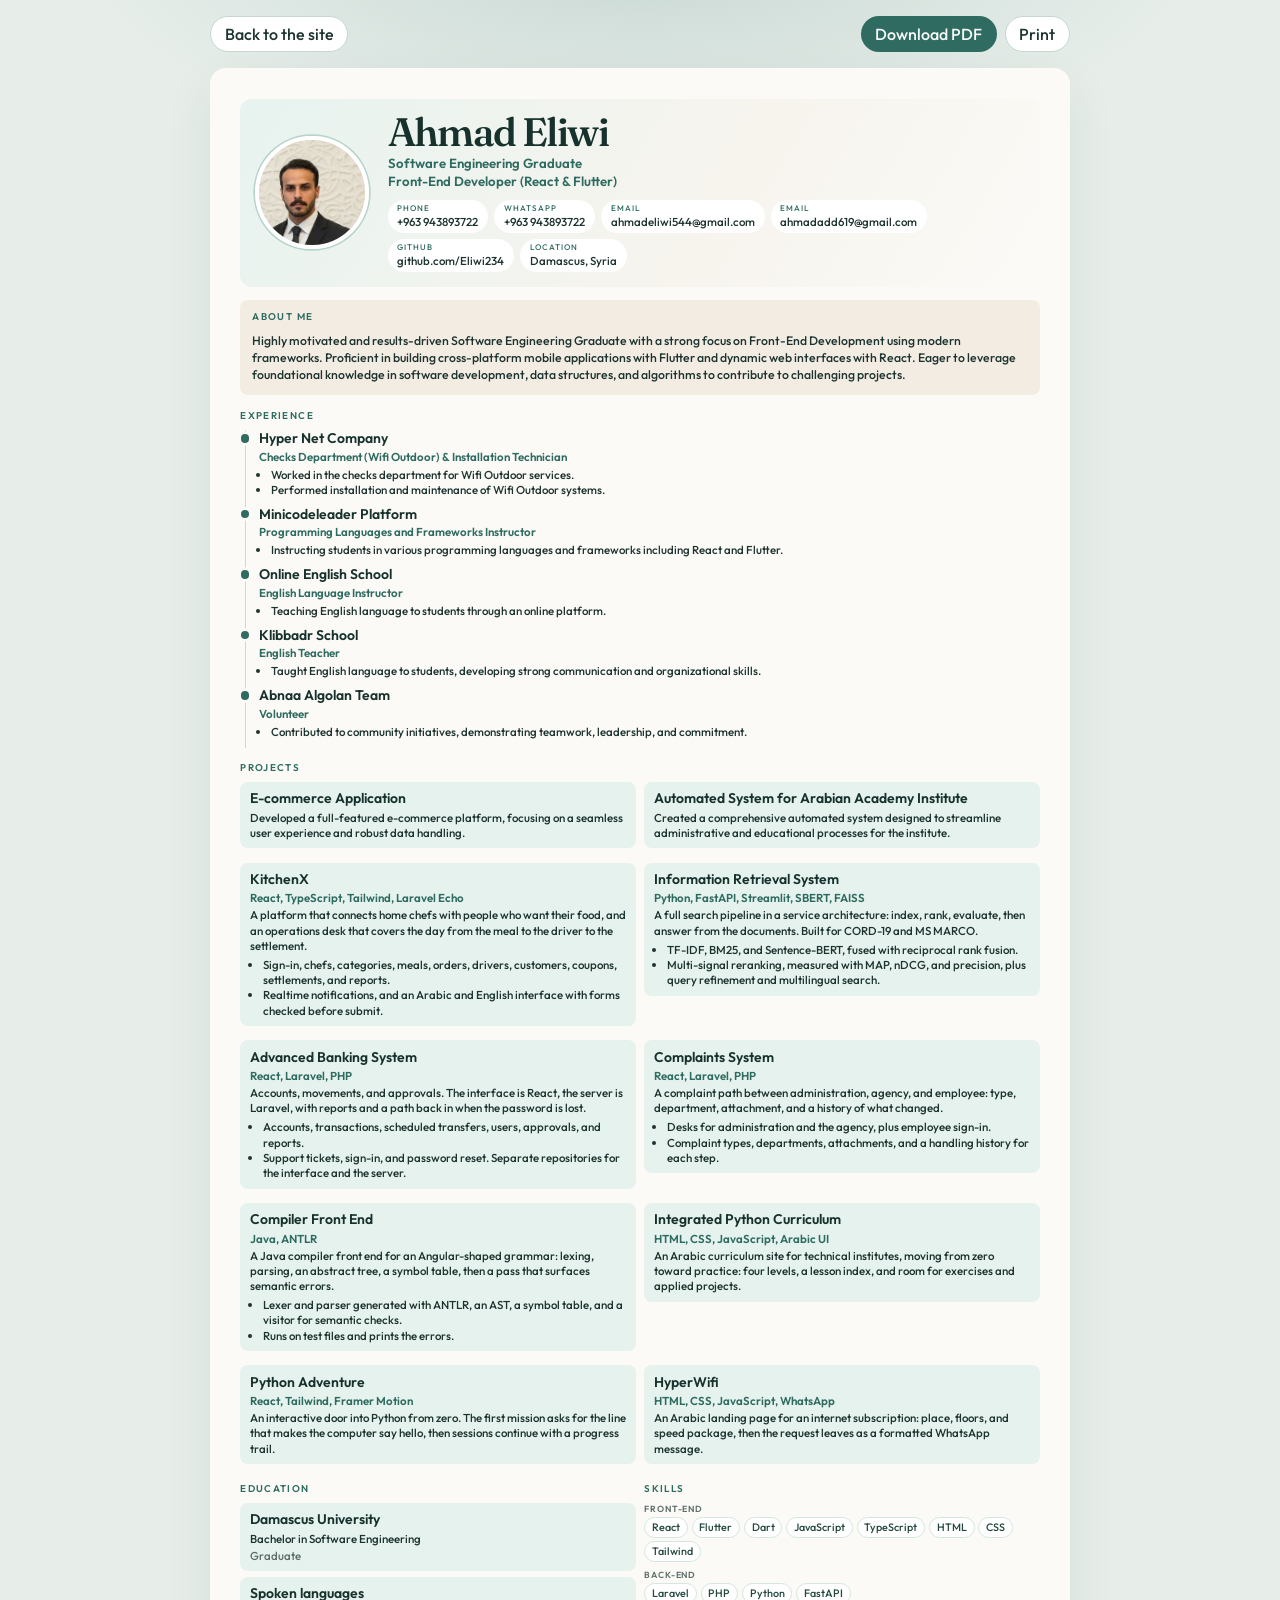
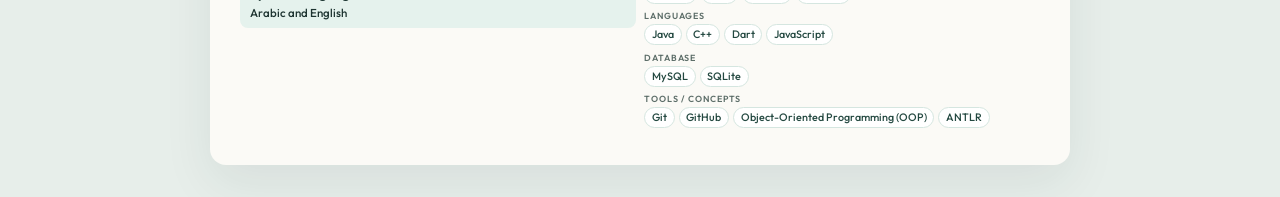
==== commit 597993b1: "Restyle the site like the Selfer layout and mark the CV as a graduate." ====
--- a/cv.html
+++ b/cv.html
@@ -22,7 +22,7 @@
       <img class="photo" src="assets/cv/photo.jpg" alt="Ahmad Eliwi">
       <div class="who">
         <h1>Ahmad Eliwi</h1>
-        <p class="role">Software Engineering Student<br>Front-End Developer (React &amp; Flutter)</p>
+        <p class="role">Software Engineering Graduate<br>Front-End Developer (React &amp; Flutter)</p>
         <ul class="contact">
           <li><span>Phone</span><a href="tel:+963943893722">+963 943893722</a></li>
           <li><span>WhatsApp</span><a href="https://wa.me/963943893722">+963 943893722</a></li>
@@ -36,7 +36,7 @@
 
     <section class="about">
       <h2>About Me</h2>
-      <p>Highly motivated and results-driven Software Engineering Student with a strong focus on Front-End Development using modern frameworks. Proficient in building cross-platform mobile applications with Flutter and dynamic web interfaces with React. Eager to leverage foundational knowledge in software development, data structures, and algorithms to contribute to challenging projects.</p>
+      <p>Highly motivated and results-driven Software Engineering Graduate with a strong focus on Front-End Development using modern frameworks. Proficient in building cross-platform mobile applications with Flutter and dynamic web interfaces with React. Eager to leverage foundational knowledge in software development, data structures, and algorithms to contribute to challenging projects.</p>
     </section>
 
     <div class="body">
@@ -169,7 +169,7 @@
         <article class="card">
           <h3>Damascus University</h3>
           <p>Bachelor in Software Engineering</p>
-          <p class="note">Current Student</p>
+          <p class="note">Graduate</p>
         </article>
         <article class="card">
           <h3>Spoken languages</h3>
